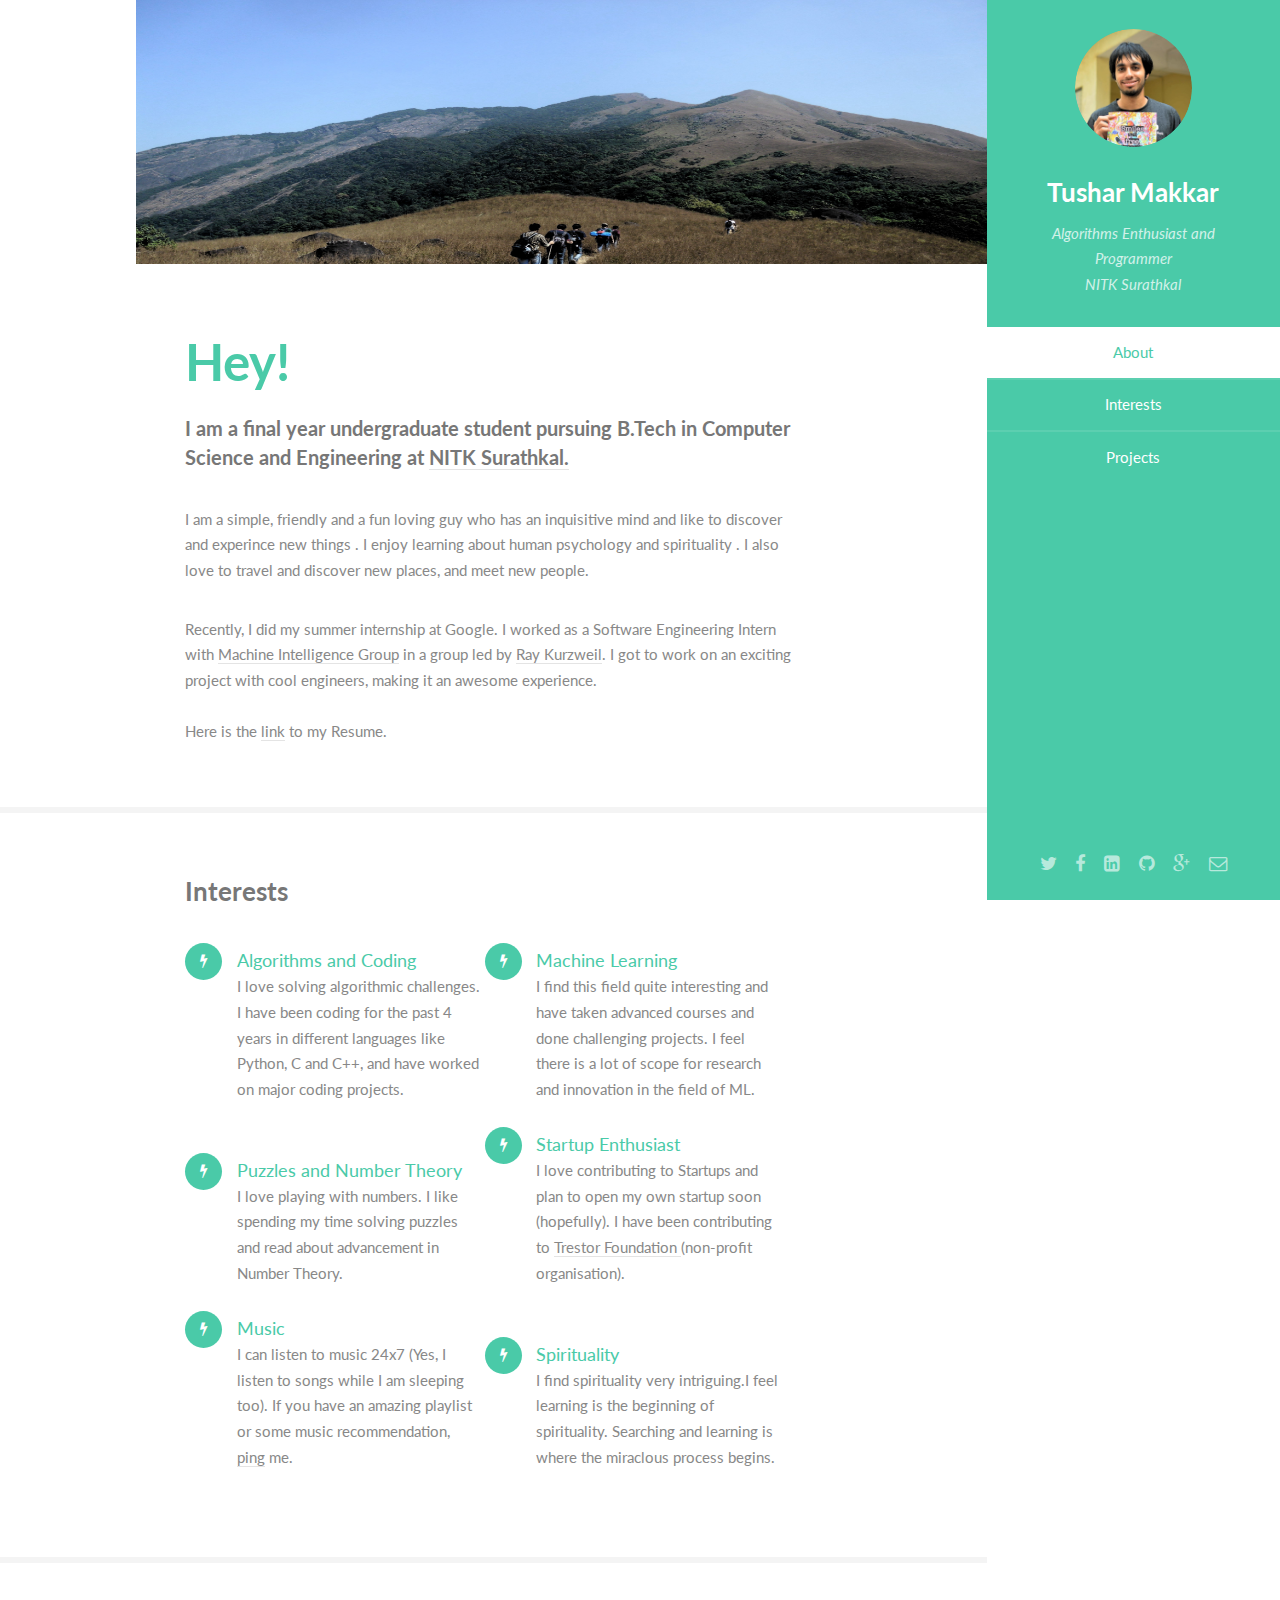
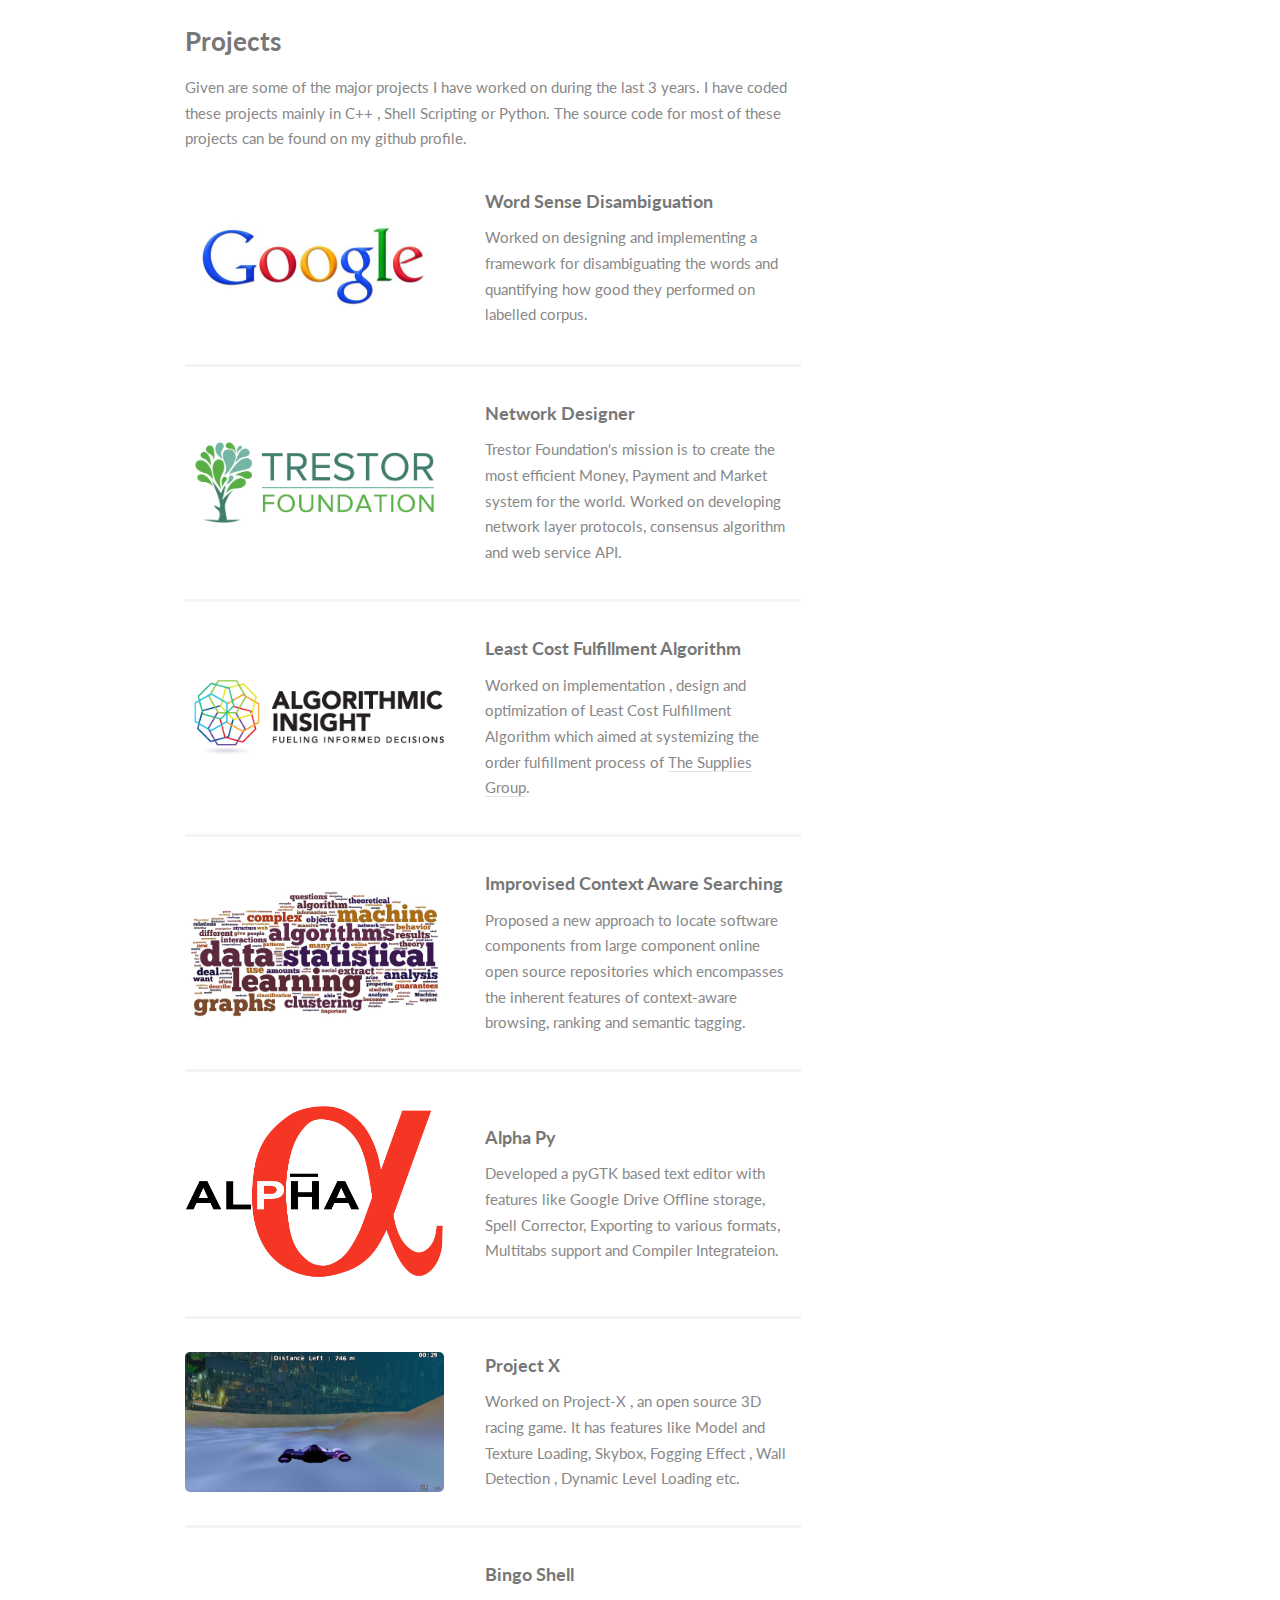
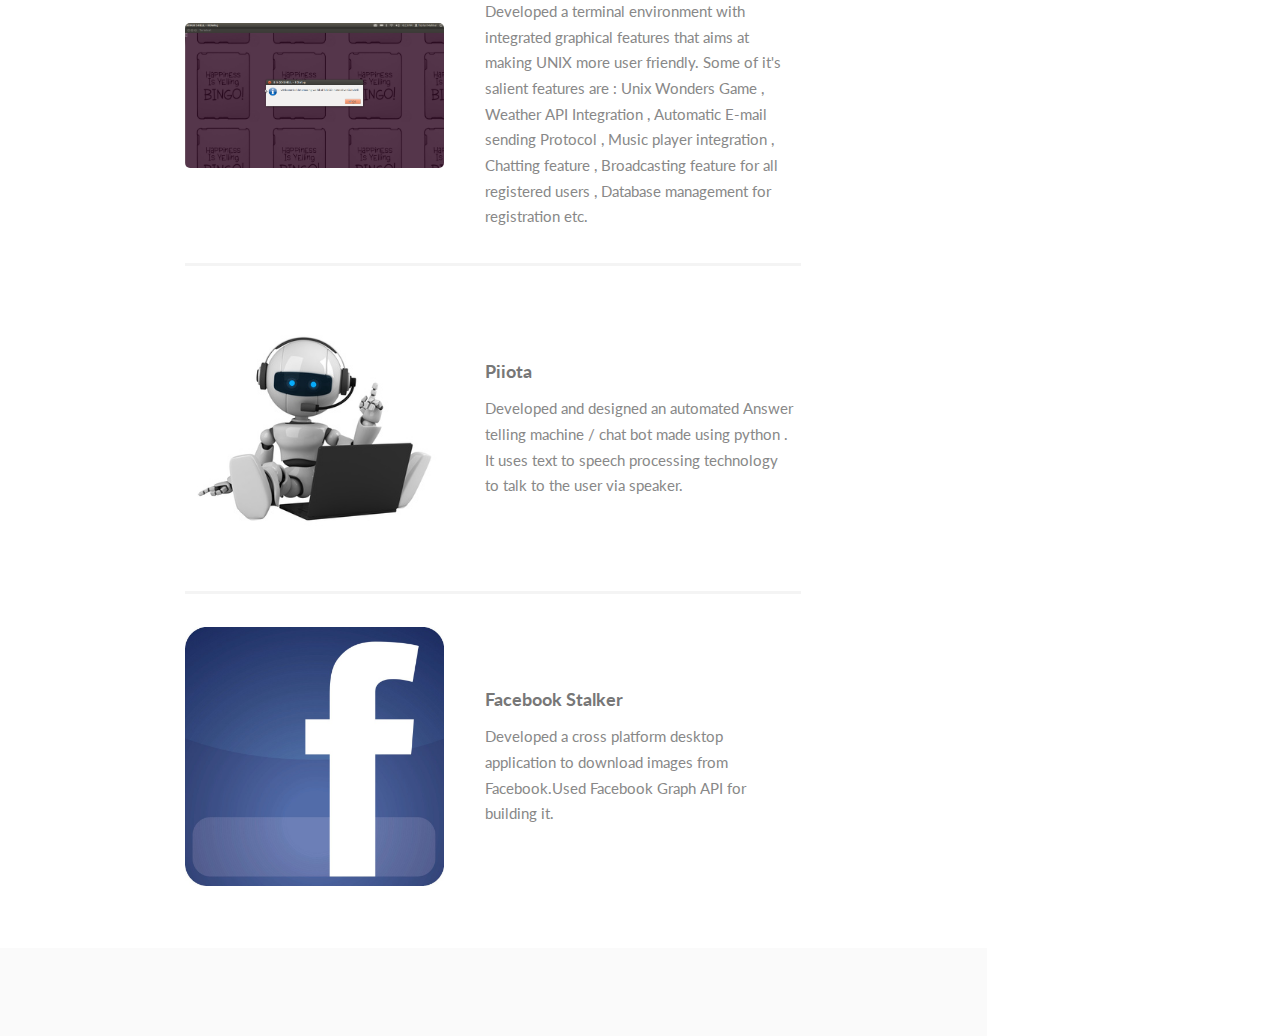
==== index.html @ 308187d5 "music added" ====
<!DOCTYPE HTML>
<!--
	Read Only by HTML5 UP
	html5up.net | @n33co
	Free for personal and commercial use under the CCA 3.0 license (html5up.net/license)
-->
<html>
	<head>
		<title>Tushar Makkar</title>
		<meta http-equiv="content-type" content="text/html; charset=utf-8" />
		<meta name="description" content="" />
		<meta name="keywords" content="" />
		<!--[if lte IE 8]><script src="css/ie/html5shiv.js"></script><![endif]-->
		<script src="js/jquery.min.js"></script>
		<script src="js/jquery.scrollzer.min.js"></script>
		<script src="js/jquery.scrolly.min.js"></script>
		<script src="js/skel.min.js"></script>
		<script src="js/skel-layers.min.js"></script>
		<script src="js/init.js"></script>
		<noscript>
			<link rel="stylesheet" href="css/skel.css" />
			<link rel="stylesheet" href="css/style.css" />
			<link rel="stylesheet" href="css/style-xlarge.css" />
		</noscript>
		<!--[if lte IE 8]><link rel="stylesheet" href="css/ie/v8.css" /><![endif]-->
	</head>
	<body>
		<div id="wrapper">

			<!-- Header -->
				<section id="header" class="skel-layers-fixed">
					<header>
						<span class="image avatar"><img src="images/profile.jpg" alt="" /></span>
						<h1 id="logo"><a href="#">Tushar Makkar</a></h1>
						<p>Algorithms Enthusiast and Programmer<br />
						NITK Surathkal</p>
					</header>
					<nav id="nav">
						<ul>
							<li><a href="#one" class="active">About</a></li>
							<li><a href="#two">Interests</a></li>
							<li><a href="#three">Projects</a></li>
						<!--	<li><a href="#four">Contact</a></li> -->
						</ul>
					</nav>
					<footer>
						<ul class="icons">
							<li><a href="https://twitter.com/tusharmakkar08" target="_blank" class="icon fa-twitter"><span class="label">Twitter</span></a></li>
							<li><a href="https://www.facebook.com/tusharmakkar08" target="_blank" class="icon fa-facebook"><span class="label">Facebook</span></a></li>
							<li><a href="https://in.linkedin.com/in/tusharmakkar08" target="_blank" class="icon fa-linkedin-square"><span class="label">Linked In</span></a></li>
							<li><a href="https://github.com/tusharmakkar08/" target="_blank" class="icon fa-github"><span class="label">Github</span></a></li>
							<li><a href="https://plus.google.com/u/0/+TusharMakkar/" target="_blank" class="icon fa-google-plus"><span class="label">Google Plus</span></a></li>
							<li><a href="mailto:tusharmakkar08@gmail.com" target="_blank" class="icon fa-envelope-o"><span class="label">Email</span></a></li>
						</ul>
					</footer>
				</section>

			<!-- Main -->
				<div id="main">

					<!-- One -->
						<section id="one">
							<div class="container">
								<header class="major">
									<h2>Hey!</h2>
									<p>I am a final year undergraduate student pursuing B.Tech in Computer Science and Engineering at <a href= "http://nitk.ac.in/">NITK Surathkal.</a></p>
								</header>
								<p> I am a simple, friendly and a fun loving guy who has an inquisitive mind and like to discover and experince new things . I enjoy learning about human psychology and spirituality . I also love to travel and discover new places, and meet new people.</p>
Recently, I did my summer internship at Google. I worked as a Software Engineering Intern with <a href= "http://research.google.com/pubs/ArtificialIntelligenceandMachineLearning.html">Machine Intelligence Group</a> in a group led by <a href= "http://en.wikipedia.org/wiki/Ray_Kurzweil">Ray Kurzweil</a>. I got to work on an exciting project with cool engineers, making it an awesome experience. 
<p><br/>
Here is the <a href = 'Resume.pdf'>link</a> to my Resume.</p>
							</div>
						</section>
						
					<!-- Two -->
						<section id="two">
							<div class="container">
								<h3>Interests</h3>
								<p></p>
								<ul class="feature-icons">
									<li class="fa-bolt"> <div class='interest'>Algorithms and Coding</div> I love solving algorithmic challenges. I have been coding for the past 4 years in different languages like Python, C and C++, and have worked on major coding projects.</li>
									<li class="fa-bolt"> <div class='interest'>Machine Learning</div> I find this field quite interesting and have taken advanced courses and done challenging projects. I feel there is a lot of scope for research and innovation in the field of ML.</li>
									<li class="fa-bolt"> <div class='interest'>Puzzles and Number Theory </div> I love playing with numbers. I like spending my time solving puzzles and read about advancement in Number Theory. </li>
									<li class="fa-bolt"> <div class='interest'>Startup Enthusiast</div> I love contributing to Startups and plan to open my own startup soon (hopefully). I have been contributing to <a href = "trestor.org">Trestor Foundation </a> (non-profit organisation).</li>
									<li class="fa-bolt"> <div class='interest'>Music</div> I can listen to music 24x7 (Yes, I listen to songs while I am sleeping too). If you have an amazing playlist or some music recommendation, <a href = "mailto:tusharmakkar08@gmail.com">ping</a> me.</li>
									<li class="fa-bolt"> <div class='interest'>Spirituality</div>I find spirituality very intriguing.I feel learning is the beginning of spirituality. Searching and learning is where the miraclous process begins.</li>
								</ul>
							</div>
						</section>
						
					<!-- Three -->
						<section id="three">
							<div class="container">
								<h3>Projects</h3>
								<p>Given are some of the major projects I have worked on during the last 3 years. I have coded these projects mainly in C++ , Shell Scripting or Python. The source code for most of these projects can be found on my github profile. </p>
								<div class="features">
									<article>
										<a href="#" class="image"><img src="images/google.jpg" alt="" /></a>
										<div class="inner">
											<h4><a href= "http://en.wikipedia.org/wiki/Word-sense_disambiguation">Word Sense Disambiguation</a></h4>
											<p> Worked on designing and implementing a framework for disambiguating the words and quantifying how good they 
											performed on labelled corpus.</p>
										</div>
									</article>
									<article>
										<a href="#" class="image"><img src="images/trestor.png" alt="" /></a>
										<div class="inner">
											<h4><a href="https://trestor.org">Network Designer</a></h4>
											<p>Trestor Foundation's mission is to create the most efficient Money, Payment and Market system for the world. Worked on developing network layer protocols, consensus algorithm and web service API.</p>
										</div>
									</article>
									<article>
										<a href="#" class="image"><img src="images/ai.png" alt="" /></a>
										<div class="inner">
											<h4><a href="https://algorithmicinsight.com">Least Cost Fulfillment Algorithm</a></h4>
											<p>Worked on implementation , design and optimization of Least Cost Fulfillment Algorithm which aimed at systemizing the order fulfillment process of <a href="http://www.suppliesguys.com/">The Supplies Group</a>.</p>
										</div>
									</article>
									<article>
										<a href="#" class="image"><img src="images/context.jpg" alt="" /></a>
										<div class="inner">
											<h4>Improvised Context Aware Searching</h4>
											<p>Proposed a new approach to locate software components from large component online open source repositories which encompasses the inherent features of context-aware browsing, ranking and semantic tagging.</p>
										</div>
									</article>
									<article>
										<a href="#" class="image"><img src="images/editor.png" alt="" /></a>
										<div class="inner">
											<h4><a href= "https://github.com/tusharmakkar08/AlphaPy">Alpha Py</a></h4>
											<p>Developed a pyGTK based text editor with features like Google Drive Offline storage, Spell Corrector, Exporting to various formats, Multitabs support and  Compiler Integrateion. </p>
										</div>
									</article>
									
									<article>
										<a href="#" class="image"><img src="images/projectx.png" alt="" /></a>
										<div class="inner">
											<h4><a href="https://github.com/tusharmakkar08/Project-X">Project X</a></h4>
											<p>Worked on Project-X , an open source 3D racing game. It has features like Model and Texture Loading, Skybox, Fogging Effect , Wall Detection , Dynamic Level Loading etc.</p>
										</div>
									</article>
									<article>
										<a href="#" class="image"><img src="images/bingo.png" alt="" /></a>
										<div class="inner">
											<h4><a href= "https://github.com/tusharmakkar08/Bingo-Shell">Bingo Shell</a></h4>
											<p> Developed a terminal environment with integrated graphical features that aims at making UNIX more user friendly. Some of it's salient features are : Unix Wonders Game , Weather API Integration , Automatic E-mail sending Protocol , Music player integration , Chatting feature , Broadcasting feature for all registered users , Database management for registration etc.</article>
										<article>
										<a href="#" class="image"><img src="images/chatbot.jpg" alt="" /></a>
										<div class="inner">
											<h4><a href="https://github.com/tusharmakkar08/piiota">Piiota</a></h4>
											<p>Developed and designed an automated Answer telling machine / chat bot made using python . It uses text to speech processing technology to talk to the user via speaker.</article>
										<article>
										<a href="#" class="image"><img src="images/facebook.jpg" alt="" /></a>
										<div class="inner">
											<h4><a href="https://github.com/tusharmakkar08/Facebook-Stalker">Facebook Stalker</a></h4>
											<p> Developed a cross platform desktop application to download images from Facebook.Used Facebook Graph API for building it. </article>
								</div>
							</div>
						</section>
				</div>

			<!-- Footer -->
				<section id="footer">
					<div class="container">
						<!--<ul class="copyright">
							<li>&copy; Untitled. All rights reserved.</li><li>Design: <a href="http://html5up.net">HTML5 UP</a></li>
						</ul>-->
					</div>
				</section>
			
		</div>
	</body>
</html>
---- css/skel.css ----
/* Resets (http://meyerweb.com/eric/tools/css/reset/ | v2.0 | 20110126 | License: none (public domain)) */

	html,body,div,span,applet,object,iframe,h1,h2,h3,h4,h5,h6,p,blockquote,pre,a,abbr,acronym,address,big,cite,code,del,dfn,em,img,ins,kbd,q,s,samp,small,strike,strong,sub,sup,tt,var,b,u,i,center,dl,dt,dd,ol,ul,li,fieldset,form,label,legend,table,caption,tbody,tfoot,thead,tr,th,td,article,aside,canvas,details,embed,figure,figcaption,footer,header,hgroup,menu,nav,output,ruby,section,summary,time,mark,audio,video{margin:0;padding:0;border:0;font-size:100%;font:inherit;vertical-align:baseline;}article,aside,details,figcaption,figure,footer,header,hgroup,menu,nav,section{display:block;}body{line-height:1;}ol,ul{list-style:none;}blockquote,q{quotes:none;}blockquote:before,blockquote:after,q:before,q:after{content:'';content:none;}table{border-collapse:collapse;border-spacing:0;}body{-webkit-text-size-adjust:none}

/* Box Model */

	*, *:before, *:after {
		-moz-box-sizing: border-box;
		-webkit-box-sizing: border-box;
		box-sizing: border-box;
	}

/* Container */

	body {
		/* min-width: (containers) */
		min-width: 45em;
	}

	.container {
		margin-left: auto;
		margin-right: auto;
		
		/* width: (containers) */
		width: 45em;
	}

	/* Modifiers */
	
		.container.small {
			/* width: (containers) * 0.75; */
			width: 45em;
		}

		.container.large {
			width: 100%;

			/* max-width: (containers) * 1.25; */
			max-width: 56.25em;

			/* min-width: (containers); */
			min-width: 45em;
		}

/* Grid */

	.\31 2u { width: 100% }
	.\31 1u { width: 91.6666666667% }
	.\31 0u { width: 83.3333333333% }
	.\39 u { width: 75% }
	.\38 u { width: 66.6666666667% }
	.\37 u { width: 58.3333333333% }
	.\36 u { width: 50% }
	.\35 u { width: 41.6666666667% }
	.\34 u { width: 33.3333333333% }
	.\33 u { width: 25% }
	.\32 u { width: 16.6666666667% }
	.\31 u { width: 8.3333333333% }
	.\-11u { margin-left: 91.6666666667% }
	.\-10u { margin-left: 83.3333333333% }
	.\-9u { margin-left: 75% }
	.\-8u { margin-left: 66.6666666667% }
	.\-7u { margin-left: 58.3333333333% }
	.\-6u { margin-left: 50% }
	.\-5u { margin-left: 41.6666666667% }
	.\-4u { margin-left: 33.3333333333% }
	.\-3u { margin-left: 25% }
	.\-2u { margin-left: 16.6666666667% }
	.\-1u { margin-left: 8.3333333333% }

	/* Rows */

		.row > * {
			float: left;
		}

		.row:after {
			content: '';
			display: block;
			clear: both;
			height: 0;
		}

		.row:first-child > * {
			padding-top: 0 !important;
		}

		.row.uniform > * > :first-child {
			margin-top: 0;
		}

		.row.uniform > * > :last-child {
			margin-bottom: 0;
		}

		/* Normal */

			.row > * {
				/* padding-left: (gutters.vertical) */
				padding-left: 2em;
			}

			.row + .row > * {
				/* padding: (gutters.horizontal) 0 0 (gutters.vertical) */
				padding: 0 0 0 2em;
			}

			.row {
				/* margin-left: -(gutters.vertical) */
				margin-left: -2em;
			}

			.row + .row.uniform > * {
				/* padding: (gutters.vertical) 0 0 (gutters.vertical) */
				padding: 2em 0 0 2em;
			}

		/* Flush */

			.row.flush > * {
				padding-left: 0;
			}

			.row + .row.flush > * {
				padding: 0;
			}

			.row.flush {
				margin-left: 0;
			}

			.row + .row.uniform.flush > * {
				padding: 0;
			}

		/* Quarter */

			.row.quarter > * {
				/* padding-left: (gutters.vertical * 0.25) */
				padding-left: 0.5em;
			}

			.row + .row.quarter > * {
				/* padding: (gutters.horizontal * 0.25) 0 0 (gutters.vertical * 0.25) */
				padding: 0 0 0 0.5em;
			}

			.row.quarter {
				/* margin-left: -(gutters.vertical * 0.25) */
				margin-left: -0.5em;
			}

			.row + .row.uniform.quarter > * {
				/* padding: (gutters.vertical * 0.25) 0 0 (gutters.vertical * 0.25) */
				padding: 0.5em 0 0 0.5em;
			}

		/* Half */

			.row.half > * {
				/* padding-left: (gutters.vertical * 0.5) */
				padding-left: 1em;
			}

			.row + .row.half > * {
				/* padding: (gutters.horizontal * 0.5) 0 0 (gutters.vertical * 0.5) */
				padding: 0 0 0 1em;
			}

			.row.half {
				/* margin-left: -(gutters.vertical * 0.5) */
				margin-left: -1em;
			}

			.row + .row.uniform.half > * {
				/* padding: (gutters.vertical * 0.5) 0 0 (gutters.vertical * 0.5) */
				padding: 1em 0 0 1em;
			}

		/* One and (a) Half */

			.row.oneandhalf > * {
				/* padding-left: (gutters.vertical * 1.5) */
				padding-left: 3em;
			}

			.row + .row.oneandhalf > * {
				/* padding: (gutters.horizontal * 1.5) 0 0 (gutters.vertical * 1.5) */
				padding: 0 0 0 3em;
			}

			.row.oneandhalf {
				/* margin-left: -(gutters.vertical * 1.5) */
				margin-left: -3em;
			}

			.row + .row.uniform.oneandhalf > * {
				/* padding: (gutters.vertical * 1.5) 0 0 (gutters.vertical * 1.5) */
				padding: 3em 0 0 3em;
			}

		/* Double */

			.row.double > * {
				/* padding-left: (gutters.vertical * 2) */
				padding-left: 4em;
			}

			.row + .row.double > * {
				/* padding: (gutters.horizontal * 2) 0 0 (gutters.vertical * 2) */
				padding: 0 0 0 4em;
			}

			.row.double {
				/* margin-left: -(gutters.vertical * 2) */
				margin-left: -4em;
			}

			.row + .row.uniform.double > * {
				/* padding: (gutters.vertical * 2) 0 0 (gutters.vertical * 2) */
				padding: 4em 0 0 4em;
			}
---- css/style.css ----
@charset "UTF-8";
@import url(font-awesome.min.css);
@import url("http://fonts.googleapis.com/css?family=Lato:400,400italic,700,700italic|Source+Code+Pro:400");

/*
	Read Only by HTML5 UP
	html5up.net | @n33co
	Free for personal and commercial use under the CCA 3.0 license (html5up.net/license)
*/

/* Basic */

	body {
		background: #fff;
	}

	body, input, select, textarea {
		color: #888;
		font-family: "Lato", sans-serif;
		font-size: 16pt;
		font-weight: 400;
		line-height: 1.75em;
	}

	a {
		-moz-transition: color 0.2s ease-in-out, border-color 0.2s ease-in-out;
		-webkit-transition: color 0.2s ease-in-out, border-color 0.2s ease-in-out;
		-o-transition: color 0.2s ease-in-out, border-color 0.2s ease-in-out;
		-ms-transition: color 0.2s ease-in-out, border-color 0.2s ease-in-out;
		transition: color 0.2s ease-in-out, border-color 0.2s ease-in-out;
		border-bottom: solid 1px #e4e4e4;
		color: inherit;
		text-decoration: none;
	}

		a:hover {
			border-bottom-color: transparent;
			color: #4acaa8 !important;
		}

	strong, b {
		color: #777;
		font-weight: 700;
	}

	em, i {
		font-style: italic;
	}

	p {
		margin: 0 0 2.25em 0;
	}

	h1, h2, h3, h4, h5, h6 {
		color: #777;
		font-weight: 700;
		line-height: 1em;
		margin: 0 0 0.5625em 0;
	}

		h1 a, h2 a, h3 a, h4 a, h5 a, h6 a {
			border: 0;
			color: inherit;
			text-decoration: none;
		}

	h2 {
		font-size: 2em;
		line-height: 1.5em;
	}

	h3 {
		font-size: 1.75em;
		line-height: 1.5em;
	}

	h4 {
		font-size: 1.25em;
		line-height: 1.5em;
	}

	h5 {
		font-size: 0.9em;
		line-height: 1.5em;
	}

	h6 {
		font-size: 0.7em;
		line-height: 1.5em;
	}

	sub {
		font-size: 0.8em;
		position: relative;
		top: 0.5em;
	}

	sup {
		font-size: 0.8em;
		position: relative;
		top: -0.5em;
	}

	hr {
		border: 0;
		border-bottom: solid 2px #f4f4f4;
		margin: 2.25em 0;
	}

		hr.major {
			margin: 3.375em 0;
		}

	blockquote {
		border-left: solid 8px #e4e4e4;
		font-style: italic;
		margin: 0 0 2.25em 0;
		padding: 0.5em 0 0.5em 2em;
	}

	code {
		background: #555;
		border-radius: 5px;
		color: #fff;
		font-family: "Source Code Pro", monospace;
		font-size: 0.9em;
		margin: 0 0.25em;
		padding: 0.25em 0.65em;
	}

	pre {
		font-family: "Source Code Pro", monospace;
		font-size: 0.9em;
		margin: 0 0 2.25em 0;
	}

		pre code {
			-webkit-overflow-scrolling: touch;
			display: block;
			line-height: 1.5em;
			overflow-x: auto;
			padding: 1em 1.5em;
		}

	.align-left {
		text-align: left;
	}

	.align-center {
		text-align: center;
	}

	.align-right {
		text-align: right;
	}

/* Section/Article */

	section.special, article.special {
		text-align: center;
	}

	header p {
		color: #aaa;
		position: relative;
		margin: 0 0 1.6875em 0;
	}

	header h2 + p {
		font-size: 1.25em;
		margin-top: -0.5em;
		line-height: 1.5em;
	}

	header h3 + p {
		font-size: 1.1em;
		margin-top: -0.35em;
		line-height: 1.5em;
	}

	header h4 + p,
	header h5 + p,
	header h6 + p {
		font-size: 0.9em;
		margin-top: -0.25em;
		line-height: 1.5em;
	}

	header.major h2 {
		color: #4acaa8;
		font-size: 3.5em;
	}

		header.major h2 + p {
			color: #777;
			font-size: 1.35em;
			font-weight: 700;
			margin-top: -0.75em;
		}

/* Form */

	form {
		margin: 0 0 2.25em 0;
	}

	label {
		color: #777;
		display: block;
		font-size: 0.9em;
		font-weight: 700;
		margin: 0 0 1.125em 0;
	}

	input::-moz-focus-inner {
		border: 0;
		padding: 0;
	}

	input[type="text"],
	input[type="password"],
	input[type="email"],
	select,
	textarea {
		-moz-appearance: none;
		-webkit-appearance: none;
		-o-appearance: none;
		-ms-appearance: none;
		appearance: none;
		border-radius: 5px;
		border: none;
		border: solid 2px #e4e4e4;
		color: inherit;
		display: block;
		outline: 0;
		padding: 0 1em;
		text-decoration: none;
		width: 100%;
	}

		input[type="text"]:invalid,
		input[type="password"]:invalid,
		input[type="email"]:invalid,
		select:invalid,
		textarea:invalid {
			box-shadow: none;
		}

		input[type="text"]:focus,
		input[type="password"]:focus,
		input[type="email"]:focus,
		select:focus,
		textarea:focus {
			border-color: #4acaa8;
		}

	.select-wrapper {
		text-decoration: none;
		display: block;
		position: relative;
	}

		.select-wrapper:before {
			content: "";
			-moz-osx-font-smoothing: grayscale;
			-webkit-font-smoothing: antialiased;
			font-family: FontAwesome;
			font-style: normal;
			font-weight: normal;
			text-transform: none !important;
		}

		.select-wrapper:before {
			color: #e4e4e4;
			display: block;
			height: 2.75em;
			line-height: 2.75em;
			pointer-events: none;
			position: absolute;
			right: 0;
			text-align: center;
			top: 0;
			width: 2.75em;
		}

		.select-wrapper select::-ms-expand {
			display: none;
		}

	input[type="text"],
	input[type="password"],
	input[type="email"],
	select {
		height: 2.75em;
	}

	textarea {
		padding: 0.75em 1em;
	}

	input[type="checkbox"],
	input[type="radio"] {
		-moz-appearance: none;
		-webkit-appearance: none;
		-o-appearance: none;
		-ms-appearance: none;
		appearance: none;
		display: block;
		float: left;
		margin-right: -2em;
		opacity: 0;
		width: 1em;
		z-index: -1;
	}

		input[type="checkbox"] + label,
		input[type="radio"] + label {
			text-decoration: none;
			color: #888;
			cursor: pointer;
			display: inline-block;
			font-size: 1em;
			font-weight: 400;
			padding-left: 2.4em;
			padding-right: 0.75em;
			position: relative;
		}

			input[type="checkbox"] + label:before,
			input[type="radio"] + label:before {
				-moz-osx-font-smoothing: grayscale;
				-webkit-font-smoothing: antialiased;
				font-family: FontAwesome;
				font-style: normal;
				font-weight: normal;
				text-transform: none !important;
			}

			input[type="checkbox"] + label:before,
			input[type="radio"] + label:before {
				background: #fafafa;
				border-radius: 5px;
				border: solid 2px #e4e4e4;
				content: '';
				display: inline-block;
				height: 1.65em;
				left: 0;
				line-height: 1.58125em;
				position: absolute;
				text-align: center;
				top: 0;
				width: 1.65em;
			}

		input[type="checkbox"]:checked + label:before,
		input[type="radio"]:checked + label:before {
			background: #989898;
			border-color: #989898;
			color: #ffffff;
			content: '\f00c';
		}

		input[type="checkbox"]:focus + label:before,
		input[type="radio"]:focus + label:before {
			border-color: #4acaa8;
		}

	input[type="checkbox"] + label:before {
		border-radius: 5px;
	}

	input[type="radio"] + label:before {
		border-radius: 100%;
	}

	::-webkit-input-placeholder {
		color: #aaa !important;
		font-style: italic;
		opacity: 1.0;
	}

	:-moz-placeholder {
		color: #aaa !important;
		font-style: italic;
		opacity: 1.0;
	}

	::-moz-placeholder {
		color: #aaa !important;
		font-style: italic;
		opacity: 1.0;
	}

	:-ms-input-placeholder {
		color: #aaa !important;
		font-style: italic;
		opacity: 1.0;
	}

	.formerize-placeholder {
		color: #aaa !important;
		font-style: italic;
		opacity: 1.0;
	}

/* Box */

	.box {
		border-radius: 5px;
		border: solid 2px #e4e4e4;
		margin-bottom: 2.25em;
		padding: 1.5em;
	}

		.box > :last-child,
		.box > :last-child > :last-child,
		.box > :last-child > :last-child > :last-child {
			margin-bottom: 0;
		}

		.box.alt {
			border: 0;
			border-radius: 0;
			padding: 0;
		}

/* Icon */

	.icon {
		text-decoration: none;
		border-bottom: none;
		position: relative;
	}

		.icon:before {
			-moz-osx-font-smoothing: grayscale;
			-webkit-font-smoothing: antialiased;
			font-family: FontAwesome;
			font-style: normal;
			font-weight: normal;
			text-transform: none !important;
		}

		.icon > .label {
			display: none;
		}

/* Image */

	.image {
		border-radius: 5px;
		border: 0;
		display: inline-block;
		position: relative;
	}

		.image img {
			border-radius: 5px;
			display: block;
		}

		.image.left {
			float: left;
			margin: 0 2.5em 2em 0;
			top: 0.25em;
		}

		.image.right {
			float: right;
			margin: 0 0 2em 2.5em;
			top: 0.25em;
		}

		.image.fit {
			display: block;
			margin: 0 0 2.25em 0;
			width: 100%;
		}

			.image.fit img {
				display: block;
				width: 100%;
			}

		.image.avatar {
			border-radius: 100%;
			overflow: hidden;
		}

			.image.avatar img {
				border-radius: 100%;
				display: block;
				width: 100%;
			}

/* List */

	ol {
		list-style: decimal;
		margin: 0 0 2.25em 0;
		padding-left: 1.25em;
	}

		ol li {
			padding-left: 0.25em;
		}

	ul {
		list-style: disc;
		margin: 0 0 2.25em 0;
		padding-left: 1em;
	}

		ul li {
			padding-left: 0.5em;
		}

		ul.alt {
			list-style: none;
			padding-left: 0;
		}

			ul.alt li {
				border-top: solid 2px #f4f4f4;
				padding: 0.5em 0;
			}

				ul.alt li:first-child {
					border-top: 0;
					padding-top: 0;
				}

		ul.feature-icons {
			list-style: none;
			padding-left: 0;
		}

			ul.feature-icons li {
				text-decoration: none;
				display: inline-block;
				margin: 0 0 1.6875em 0;
				padding: 0.35em 0 0 3.5em;
				position: relative;
				width: 48%;
			}

				ul.feature-icons li:before {
					-moz-osx-font-smoothing: grayscale;
					-webkit-font-smoothing: antialiased;
					font-family: FontAwesome;
					font-style: normal;
					font-weight: normal;
					text-transform: none !important;
				}

				ul.feature-icons li:before {
					background: #4acaa8;
					border-radius: 100%;
					color: #ffffff;
					display: block;
					height: 2.5em;
					left: 0;
					line-height: 2.5em;
					position: absolute;
					text-align: center;
					top: 0;
					width: 2.5em;
				}

		ul.icons {
			cursor: default;
			list-style: none;
			padding-left: 0;
		}

			ul.icons li {
				display: inline-block;
				padding: 0 1em 0 0;
			}

				ul.icons li:last-child {
					padding-right: 0 !important;
				}

				ul.icons li .icon:before {
					font-size: 1.25em;
				}

		ul.actions {
			cursor: default;
			list-style: none;
			padding-left: 0;
		}

			ul.actions li {
				display: inline-block;
				padding: 0 1.125em 0 0;
				vertical-align: middle;
			}

				ul.actions li:last-child {
					padding-right: 0;
				}

			ul.actions.small li {
				padding: 0 0.5625em 0 0;
			}

			ul.actions.vertical li {
				display: block;
				padding: 1.125em 0 0 0;
			}

				ul.actions.vertical li:first-child {
					padding-top: 0;
				}

				ul.actions.vertical li > * {
					margin-bottom: 0;
				}

			ul.actions.vertical.small li {
				padding: 0.5625em 0 0 0;
			}

				ul.actions.vertical.small li:first-child {
					padding-top: 0;
				}

			ul.actions.fit {
				display: table;
				margin-left: -1.125em;
				padding: 0;
				table-layout: fixed;
				width: calc(100% + 1.125em);
			}

				ul.actions.fit li {
					display: table-cell;
					padding: 0 0 0 1.125em;
				}

					ul.actions.fit li > * {
						margin-bottom: 0;
					}

				ul.actions.fit.small {
					margin-left: -0.5625em;
					width: calc(100% + 0.5625em);
				}

					ul.actions.fit.small li {
						padding: 0 0 0 0.5625em;
					}

	dl {
		margin: 0 0 2.25em 0;
	}

/* Table */

	.table-wrapper {
		-webkit-overflow-scrolling: touch;
		overflow-x: auto;
	}

	table {
		margin: 0 0 2.25em 0;
		width: 100%;
	}

		table tbody tr {
			border: solid 2px #f4f4f4;
			border-left: 0;
			border-right: 0;
		}

			table tbody tr:nth-child(2n + 1) {
				background-color: #fafafa;
			}

		table td {
			padding: 0.75em 0.75em;
		}

		table th {
			color: #777;
			font-size: 0.9em;
			font-weight: 700;
			padding: 0 0.75em 0.75em 0.75em;
			text-align: left;
		}

		table thead {
			border-bottom: solid 4px #e4e4e4;
		}

		table tfoot {
			border-top: solid 4px #e4e4e4;
		}

		table.alt {
			border-collapse: separate;
		}

			table.alt tbody tr td {
				border: solid 2px #e4e4e4;
				border-left-width: 0;
				border-top-width: 0;
			}

				table.alt tbody tr td:first-child {
					border-left-width: 2px;
				}

			table.alt tbody tr:first-child td {
				border-top-width: 2px;
			}

			table.alt thead {
				border-bottom: 0;
			}

			table.alt tfoot {
				border-top: 0;
			}

/* Button */

	input[type="submit"],
	input[type="reset"],
	input[type="button"],
	.button {
		-moz-appearance: none;
		-webkit-appearance: none;
		-o-appearance: none;
		-ms-appearance: none;
		appearance: none;
		-moz-transition: background-color 0.2s ease-in-out, color 0.2s ease-in-out;
		-webkit-transition: background-color 0.2s ease-in-out, color 0.2s ease-in-out;
		-o-transition: background-color 0.2s ease-in-out, color 0.2s ease-in-out;
		-ms-transition: background-color 0.2s ease-in-out, color 0.2s ease-in-out;
		transition: background-color 0.2s ease-in-out, color 0.2s ease-in-out;
		background-color: #989898;
		border-radius: 5px;
		border: 0;
		color: #ffffff !important;
		cursor: pointer;
		display: inline-block;
		font-weight: 700;
		height: 2.75em;
		line-height: 2.75em;
		padding: 0 1.5em;
		text-align: center;
		text-decoration: none;
		white-space: nowrap;
	}

		input[type="submit"]:hover,
		input[type="reset"]:hover,
		input[type="button"]:hover,
		.button:hover {
			background-color: #a5a5a5;
			color: #ffffff !important;
		}

		input[type="submit"]:active,
		input[type="reset"]:active,
		input[type="button"]:active,
		.button:active {
			background-color: #8b8b8b;
		}

		input[type="submit"].icon,
		input[type="reset"].icon,
		input[type="button"].icon,
		.button.icon {
			padding-left: 1.35em;
		}

			input[type="submit"].icon:before,
			input[type="reset"].icon:before,
			input[type="button"].icon:before,
			.button.icon:before {
				margin-right: 0.5em;
			}

		input[type="submit"].fit,
		input[type="reset"].fit,
		input[type="button"].fit,
		.button.fit {
			display: block;
			margin: 0 0 1.125em 0;
			width: 100%;
		}

		input[type="submit"].small,
		input[type="reset"].small,
		input[type="button"].small,
		.button.small {
			font-size: 0.8em;
		}

		input[type="submit"].big,
		input[type="reset"].big,
		input[type="button"].big,
		.button.big {
			font-size: 1.35em;
		}

		input[type="submit"].alt,
		input[type="reset"].alt,
		input[type="button"].alt,
		.button.alt {
			background-color: transparent;
			box-shadow: inset 0 0 0 2px #e4e4e4;
			color: #777 !important;
		}

			input[type="submit"].alt:hover,
			input[type="reset"].alt:hover,
			input[type="button"].alt:hover,
			.button.alt:hover {
				background-color: #f4f4f4;
				color: #777 !important;
			}

			input[type="submit"].alt:active,
			input[type="reset"].alt:active,
			input[type="button"].alt:active,
			.button.alt:active {
				background-color: #eaeaea;
			}

			input[type="submit"].alt.icon:before,
			input[type="reset"].alt.icon:before,
			input[type="button"].alt.icon:before,
			.button.alt.icon:before {
				color: #aaa;
			}

		input[type="submit"].special,
		input[type="reset"].special,
		input[type="button"].special,
		.button.special {
			background-color: #4acaa8;
			color: #ffffff !important;
		}

			input[type="submit"].special:hover,
			input[type="reset"].special:hover,
			input[type="button"].special:hover,
			.button.special:hover {
				background-color: #5ed0b1;
			}

			input[type="submit"].special:active,
			input[type="reset"].special:active,
			input[type="button"].special:active,
			.button.special:active {
				background-color: #39c29d;
			}

		input[type="submit"].disabled, input[type="submit"]:disabled,
		input[type="reset"].disabled,
		input[type="reset"]:disabled,
		input[type="button"].disabled,
		input[type="button"]:disabled,
		.button.disabled,
		.button:disabled {
			background-color: #888 !important;
			box-shadow: inset 0 -0.15em 0 0 rgba(0, 0, 0, 0.15);
			color: #fff !important;
			cursor: default;
			opacity: 0.25;
		}

/* Features */

	.features article {
		border-top: solid 3px #f4f4f4;
		margin-bottom: 2.25em;
		padding-top: 2.25em;
	}

		.features article:first-child {
			border-top: 0;
			padding-top: 0;
		}

		.features article .image {
			display: inline-block;
			padding-right: 2.5em;
			vertical-align: middle;
			width: 48%;
		}

			.features article .image img {
				display: block;
				width: 100%;
			}

		.features article .inner {
			display: inline-block;
			vertical-align: middle;
			width: 50%;
		}

			.features article .inner > :last-child {
				margin-bottom: 0;
			}

/* Header */

	#header {
		background: #4acaa8;
		color: #d1f1e9;
		height: 100%;
		position: fixed;
		text-align: center;
		top: 0;
		width: 23em;
		right: 0;
	}

		#header h1, #header h2, #header h3, #header h4, #header h5, #header h6 {
			color: #ffffff;
		}

			#header h1 a, #header h2 a, #header h3 a, #header h4 a, #header h5 a, #header h6 a {
				color: #ffffff;
			}

		#header header p {
			color: #b6e9dc;
		}

		#header a {
			color: #d1f1e9;
		}

			#header a:hover {
				color: #ffffff !important;
			}

		#header > header {
			padding: 3em;
		}

			#header > header .avatar {
				display: block;
				margin: 0 auto 2.25em auto;
				width: 8em;
			}

			#header > header h1 {
				font-size: 1.75em;
				margin: 0;
			}

			#header > header p {
				color: #d1f1e9;
				font-style: italic;
				margin: 1em 0 0 0;
			}

		#header > footer {
			bottom: 0;
			left: 0;
			padding: 2em;
			position: absolute;
			width: 100%;
		}

			#header > footer .icons {
				margin: 0;
			}

				#header > footer .icons li a {
					color: #b6e9dc;
				}

		#header > nav ul {
			list-style: none;
			margin: 0;
			padding: 0;
		}

			#header > nav ul li {
				border-top: solid 2px #5ccfb0;
				display: block;
				padding: 0;
			}

				#header > nav ul li a {
					-moz-transition: none;
					-webkit-transition: none;
					-o-transition: none;
					-ms-transition: none;
					transition: none;
					border: 0;
					color: #ffffff !important;
					display: block;
					padding: 0.85em 0;
					text-decoration: none;
				}

					#header > nav ul li a.active {
						background: #fff;
						color: #4acaa8 !important;
					}

				#header > nav ul li:first-child {
					border-top: 0;
				}

/* Wrapper */

	#wrapper {
		background: #fff;
		padding-right: 23em;
	}

/* Main */

	#main > section {
		border-top: solid 6px #f4f4f4;
	}

		#main > section > .container {
			padding: 6em 0 4em 0;
		}

		#main > section:first-child {
			border-top: 0;
		}

/* One */

	#one:before {
		background-image: url("../images/cover.jpg");
		background-position: top right;
		background-repeat: no-repeat;
		background-size: 58em 20em;
		content: '';
		display: block;
		height: 18em;
		width:100%;
	}

/* Footer */

	#footer {
		background: #fafafa;
		border-top: 0;
		color: #c0c0c0;
		overflow: hidden;
		padding: 4em 0 2em 0;
	}

		#footer .copyright {
			line-height: 1em;
			list-style: none;
			padding: 0;
		}

			#footer .copyright li {
				border-left: solid 1px #d4d4d4;
				display: inline-block;
				font-size: 0.8em;
				margin-left: 1em;
				padding-left: 1em;
			}

				#footer .copyright li:first-child {
					border-left: 0;
					margin-left: 0;
					padding-left: 0;
				}

				#footer .copyright li a {
					color: inherit;
				}


.interest{
		color: #4acaa8;
		font-size: 1.2em;
}
---- css/style-xlarge.css ----
/*
	Read Only by HTML5 UP
	html5up.net | @n33co
	Free for personal and commercial use under the CCA 3.0 license (html5up.net/license)
*/

/* Basic */

	body, input, select, textarea {
		font-size: 13pt;
	}

/* Header */

	#header {
		width: 21em;
	}

		#header > header {
			padding: 2em;
		}

		#header > footer {
			padding: 1.5em;
		}

/* Wrapper */

	#wrapper {
		padding-right: 21em;
	}

/* Main */

	#main > section > .container {
		padding: 4em 0 2em 0;
	}
---- css/ie/v8.css ----
/*
	Read Only by HTML5 UP
	html5up.net | @n33co
	Free for personal and commercial use under the CCA 3.0 license (html5up.net/license)
*/

/* Basic */

	code,
	input[type="text"],
	input[type="password"],
	input[type="email"],
	select,
	textarea,
	.box,
	.image,
	.image img,
	input[type="submit"],
	input[type="reset"],
	input[type="button"],
	.button {
		position: relative;
		-ms-behavior: url("css/ie/PIE.htc");
	}

/* Form */

	input[type="text"],
	input[type="password"],
	input[type="email"],
	select {
		line-height: 2.75em;
	}

	input[type="checkbox"],
	input[type="radio"] {
		-moz-appearance: normal;
		-webkit-appearance: normal;
		-o-appearance: normal;
		-ms-appearance: normal;
		appearance: normal;
	}

		input[type="checkbox"] + label,
		input[type="radio"] + label {
			padding: 0 0 0 1.5em;
		}

			input[type="checkbox"] + label:before,
			input[type="radio"] + label:before {
				display: none;
			}

/* Button */

	input[type="submit"].alt,
	input[type="reset"].alt,
	input[type="button"].alt,
	.button.alt {
		border: solid 2px #e4e4e4;
	}
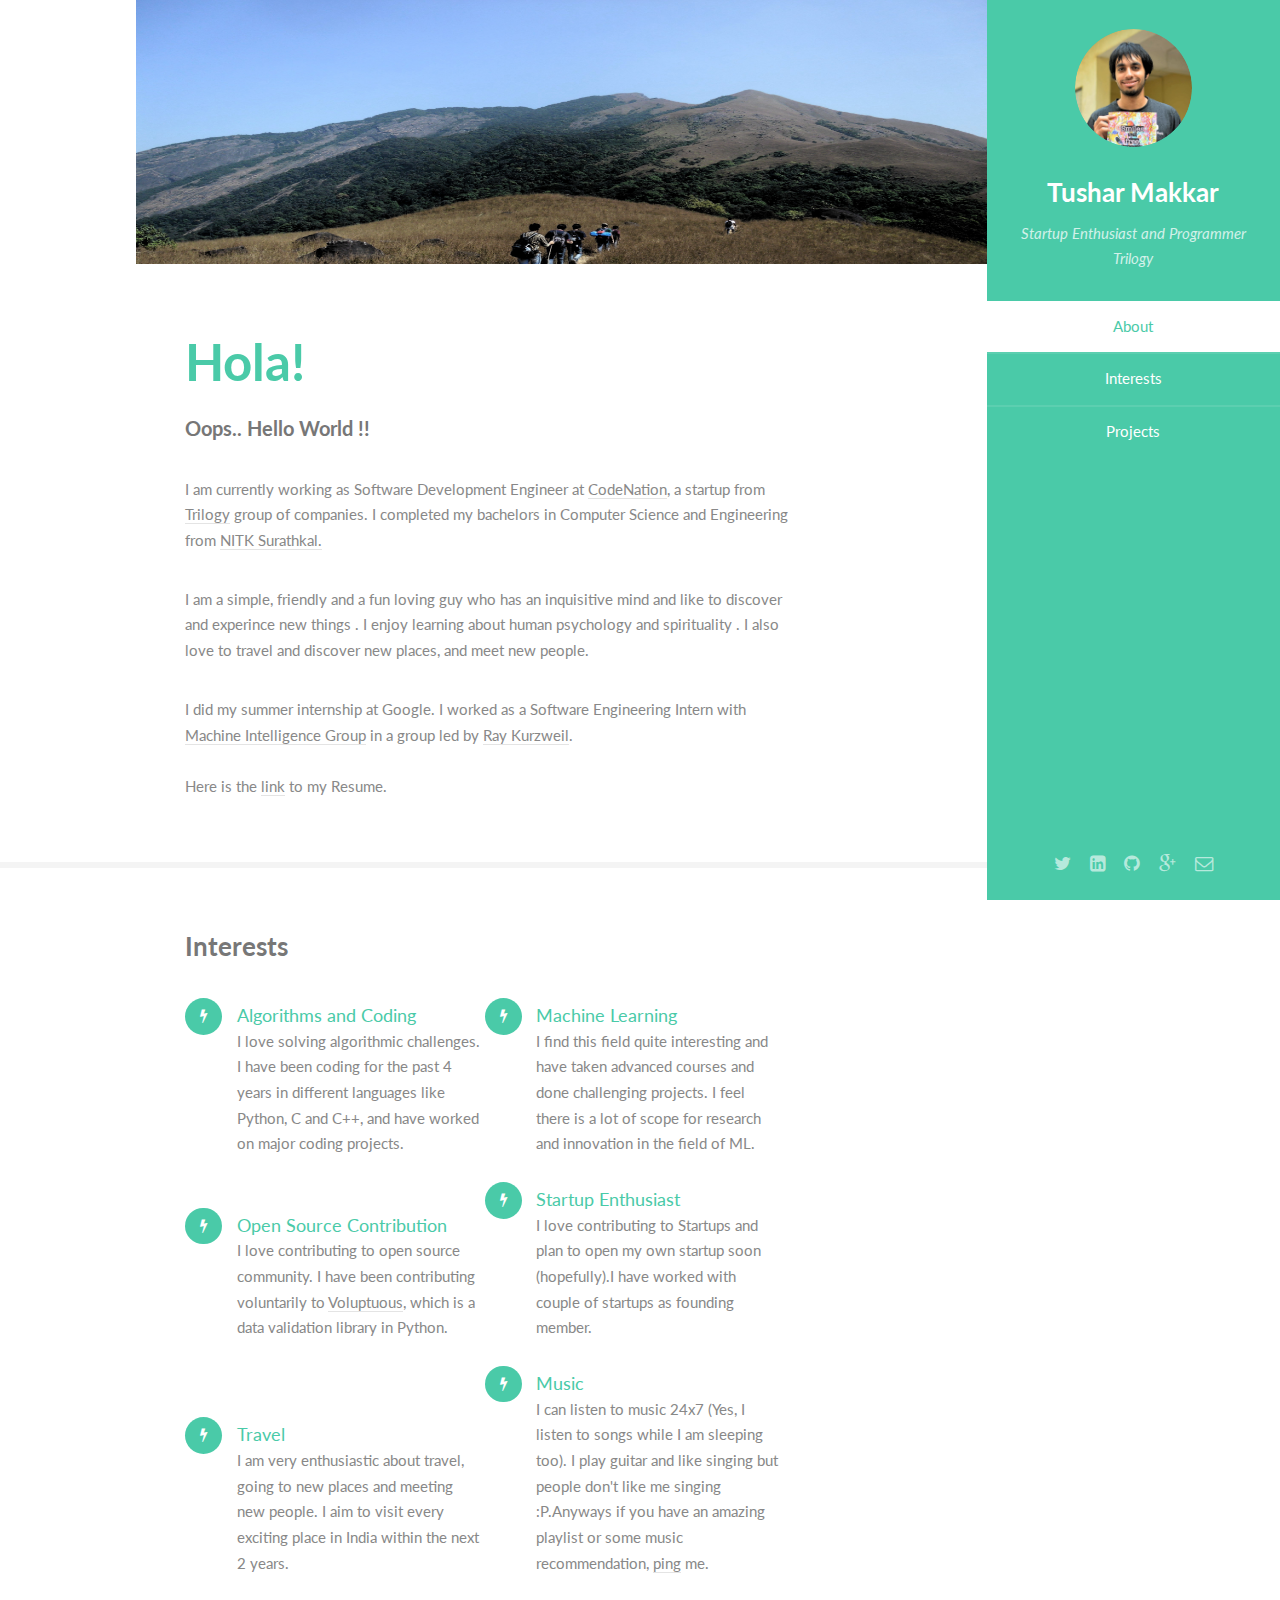
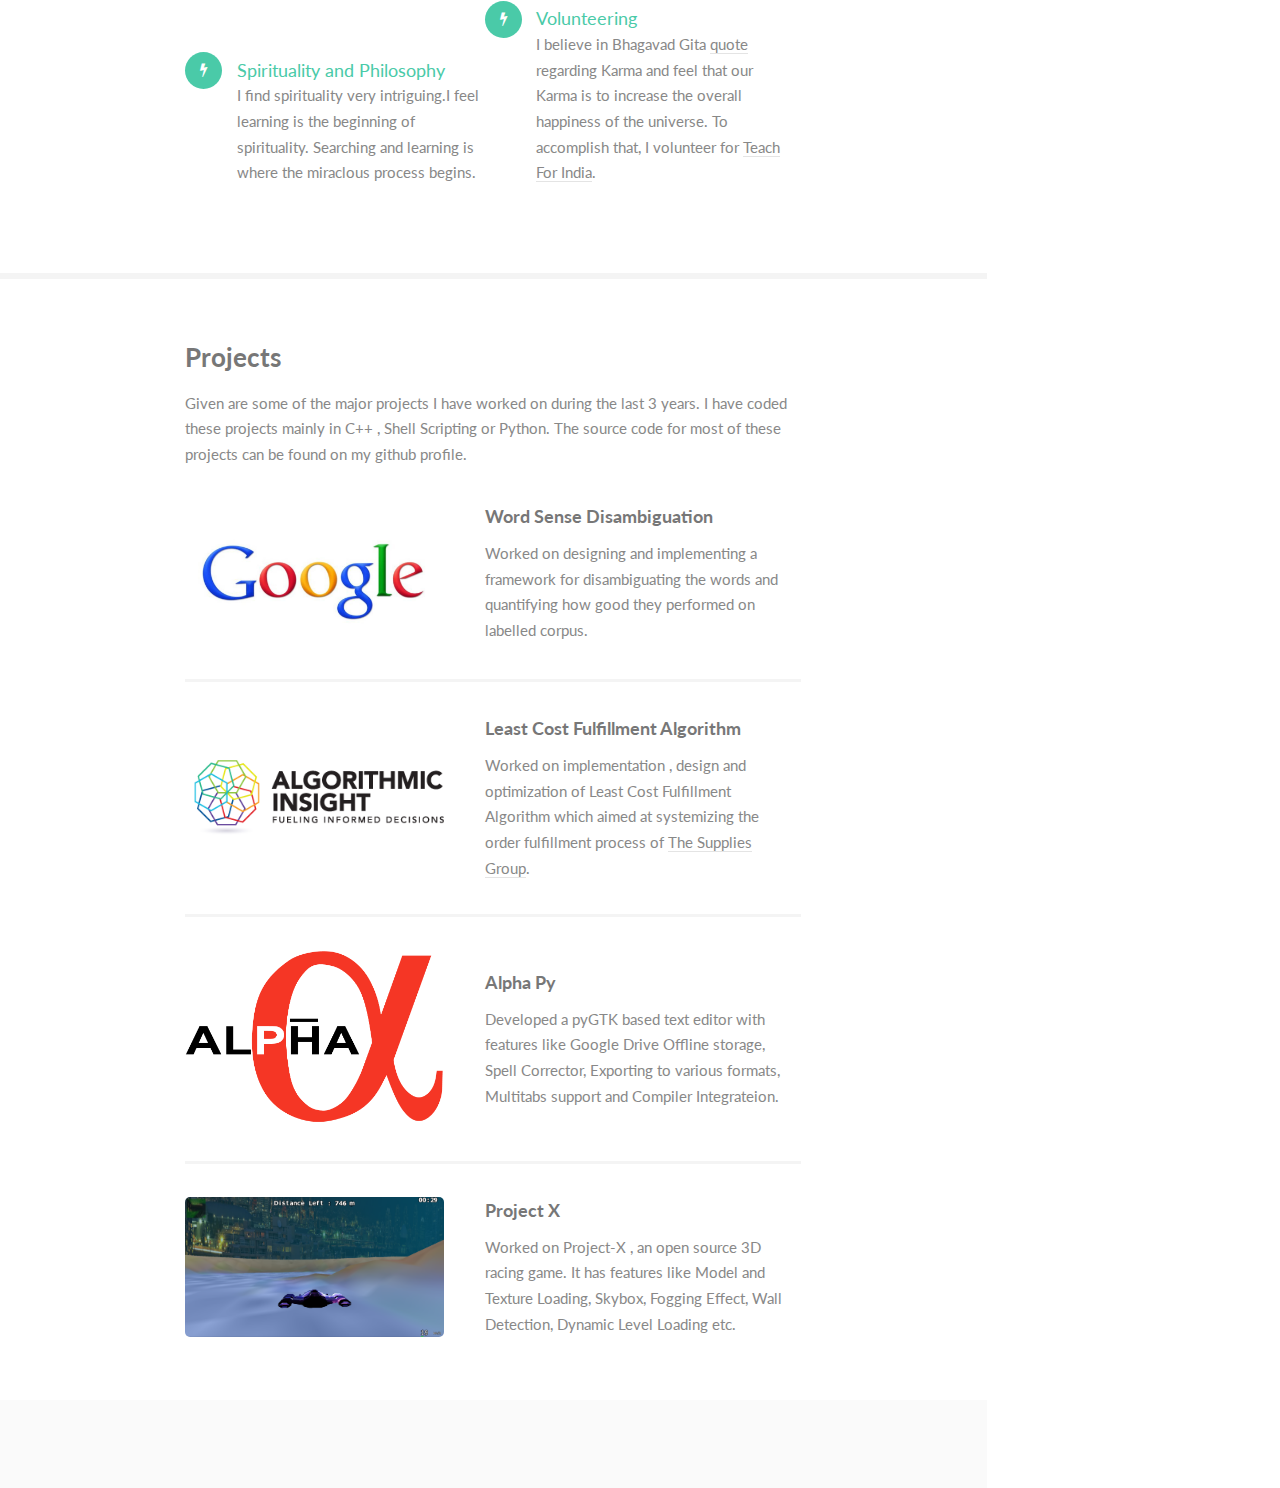
==== commit de7df7ad: "Updated interests" ====
--- a/index.html
+++ b/index.html
@@ -32,8 +32,8 @@
 					<header>
 						<span class="image avatar"><img src="images/profile.jpg" alt="" /></span>
 						<h1 id="logo"><a href="#">Tushar Makkar</a></h1>
-						<p>Algorithms Enthusiast and Programmer<br />
-						NITK Surathkal</p>
+						<p>Startup Enthusiast and Programmer<br />
+						Trilogy</p>
 					</header>
 					<nav id="nav">
 						<ul>
@@ -46,7 +46,7 @@
 					<footer>
 						<ul class="icons">
 							<li><a href="https://twitter.com/tusharmakkar08" target="_blank" class="icon fa-twitter"><span class="label">Twitter</span></a></li>
-							<li><a href="https://www.facebook.com/tusharmakkar08" target="_blank" class="icon fa-facebook"><span class="label">Facebook</span></a></li>
+							<!--<li><a href="https://www.facebook.com/tusharmakkar08" target="_blank" class="icon fa-facebook"><span class="label">Facebook</span></a></li>-->
 							<li><a href="https://in.linkedin.com/in/tusharmakkar08" target="_blank" class="icon fa-linkedin-square"><span class="label">Linked In</span></a></li>
 							<li><a href="https://github.com/tusharmakkar08/" target="_blank" class="icon fa-github"><span class="label">Github</span></a></li>
 							<li><a href="https://plus.google.com/u/0/+TusharMakkar/" target="_blank" class="icon fa-google-plus"><span class="label">Google Plus</span></a></li>
@@ -62,11 +62,12 @@
 						<section id="one">
 							<div class="container">
 								<header class="major">
-									<h2>Hey!</h2>
-									<p>I am a final year undergraduate student pursuing B.Tech in Computer Science and Engineering at <a href= "http://nitk.ac.in/">NITK Surathkal.</a></p>
+									<h2>Hola!</h2>
+									<p>Oops.. Hello World !!</p>
 								</header>
+								<p>I am currently working as Software Development Engineer at <a href="http://codenation.co.in/">CodeNation</a>, a startup from <a href="http://trilogy.com/">Trilogy</a> group of companies. I completed my bachelors in Computer Science and Engineering from <a href= "http://nitk.ac.in/">NITK Surathkal.</a></p>
 								<p> I am a simple, friendly and a fun loving guy who has an inquisitive mind and like to discover and experince new things . I enjoy learning about human psychology and spirituality . I also love to travel and discover new places, and meet new people.</p>
-Recently, I did my summer internship at Google. I worked as a Software Engineering Intern with <a href= "http://research.google.com/pubs/ArtificialIntelligenceandMachineLearning.html">Machine Intelligence Group</a> in a group led by <a href= "http://en.wikipedia.org/wiki/Ray_Kurzweil">Ray Kurzweil</a>. I got to work on an exciting project with cool engineers, making it an awesome experience. 
+I did my summer internship at Google. I worked as a Software Engineering Intern with <a href= "http://research.google.com/pubs/ArtificialIntelligenceandMachineLearning.html">Machine Intelligence Group</a> in a group led by <a href= "http://en.wikipedia.org/wiki/Ray_Kurzweil">Ray Kurzweil</a>.
 <p><br/>
 Here is the <a href = 'Resume.pdf'>link</a> to my Resume.</p>
 							</div>
@@ -80,10 +81,12 @@
 								<ul class="feature-icons">
 									<li class="fa-bolt"> <div class='interest'>Algorithms and Coding</div> I love solving algorithmic challenges. I have been coding for the past 4 years in different languages like Python, C and C++, and have worked on major coding projects.</li>
 									<li class="fa-bolt"> <div class='interest'>Machine Learning</div> I find this field quite interesting and have taken advanced courses and done challenging projects. I feel there is a lot of scope for research and innovation in the field of ML.</li>
-									<li class="fa-bolt"> <div class='interest'>Puzzles and Number Theory </div> I love playing with numbers. I like spending my time solving puzzles and read about advancement in Number Theory. </li>
-									<li class="fa-bolt"> <div class='interest'>Startup Enthusiast</div> I love contributing to Startups and plan to open my own startup soon (hopefully). I have been contributing to <a href = "trestor.org">Trestor Foundation </a> (non-profit organisation).</li>
-									<li class="fa-bolt"> <div class='interest'>Music</div> I can listen to music 24x7 (Yes, I listen to songs while I am sleeping too). If you have an amazing playlist or some music recommendation, <a href = "mailto:tusharmakkar08@gmail.com">ping</a> me.</li>
-									<li class="fa-bolt"> <div class='interest'>Spirituality</div>I find spirituality very intriguing.I feel learning is the beginning of spirituality. Searching and learning is where the miraclous process begins.</li>
+                                    <li class="fa-bolt"> <div class='interest'>Open Source Contribution</div>I love contributing to open source community. I have been contributing voluntarily to <a href="https://pypi.python.org/pypi/voluptuous">Voluptuous</a>, which is a data validation library in Python.</li>
+                                    <li class="fa-bolt"> <div class='interest'>Startup Enthusiast</div> I love contributing to Startups and plan to open my own startup soon (hopefully).I have worked with couple of startups as founding member.</li>
+									<li class="fa-bolt"> <div class='interest'>Travel </div> I am very enthusiastic about travel, going to new places and meeting new people. I aim to visit every exciting place in India within the next 2 years.</li>
+									<li class="fa-bolt"> <div class='interest'>Music</div> I can listen to music 24x7 (Yes, I listen to songs while I am sleeping too). I play guitar and like singing but people don't like me singing :P.Anyways if you have an amazing playlist or some music recommendation, <a href = "mailto:tusharmakkar08@gmail.com">ping</a> me.</li>
+									<li class="fa-bolt"> <div class='interest'>Spirituality and Philosophy</div>I find spirituality very intriguing.I feel learning is the beginning of spirituality. Searching and learning is where the miraclous process begins.</li>
+                                    <li class="fa-bolt"> <div class='interest'>Volunteering</div>I believe in Bhagavad Gita <a href="http://www.swamivivekanandaquotes.org/2014/05/bhagavad-gita-chapter-2-verse-47.html">quote</a> regarding Karma and feel that our Karma is to increase the overall happiness of the universe. To accomplish that, I volunteer for <a href="http://www.teachforindia.org/">Teach For India</a>.</li>
 								</ul>
 							</div>
 						</section>
@@ -103,24 +106,10 @@
 										</div>
 									</article>
 									<article>
-										<a href="#" class="image"><img src="images/trestor.png" alt="" /></a>
-										<div class="inner">
-											<h4><a href="https://trestor.org">Network Designer</a></h4>
-											<p>Trestor Foundation's mission is to create the most efficient Money, Payment and Market system for the world. Worked on developing network layer protocols, consensus algorithm and web service API.</p>
-										</div>
-									</article>
-									<article>
 										<a href="#" class="image"><img src="images/ai.png" alt="" /></a>
 										<div class="inner">
 											<h4><a href="https://algorithmicinsight.com">Least Cost Fulfillment Algorithm</a></h4>
 											<p>Worked on implementation , design and optimization of Least Cost Fulfillment Algorithm which aimed at systemizing the order fulfillment process of <a href="http://www.suppliesguys.com/">The Supplies Group</a>.</p>
-										</div>
-									</article>
-									<article>
-										<a href="#" class="image"><img src="images/context.jpg" alt="" /></a>
-										<div class="inner">
-											<h4>Improvised Context Aware Searching</h4>
-											<p>Proposed a new approach to locate software components from large component online open source repositories which encompasses the inherent features of context-aware browsing, ranking and semantic tagging.</p>
 										</div>
 									</article>
 									<article>
@@ -130,29 +119,13 @@
 											<p>Developed a pyGTK based text editor with features like Google Drive Offline storage, Spell Corrector, Exporting to various formats, Multitabs support and  Compiler Integrateion. </p>
 										</div>
 									</article>
-									
 									<article>
 										<a href="#" class="image"><img src="images/projectx.png" alt="" /></a>
 										<div class="inner">
 											<h4><a href="https://github.com/tusharmakkar08/Project-X">Project X</a></h4>
-											<p>Worked on Project-X , an open source 3D racing game. It has features like Model and Texture Loading, Skybox, Fogging Effect , Wall Detection , Dynamic Level Loading etc.</p>
+											<p>Worked on Project-X , an open source 3D racing game. It has features like Model and Texture Loading, Skybox, Fogging Effect, Wall Detection, Dynamic Level Loading etc.</p>
 										</div>
 									</article>
-									<article>
-										<a href="#" class="image"><img src="images/bingo.png" alt="" /></a>
-										<div class="inner">
-											<h4><a href= "https://github.com/tusharmakkar08/Bingo-Shell">Bingo Shell</a></h4>
-											<p> Developed a terminal environment with integrated graphical features that aims at making UNIX more user friendly. Some of it's salient features are : Unix Wonders Game , Weather API Integration , Automatic E-mail sending Protocol , Music player integration , Chatting feature , Broadcasting feature for all registered users , Database management for registration etc.</article>
-										<article>
-										<a href="#" class="image"><img src="images/chatbot.jpg" alt="" /></a>
-										<div class="inner">
-											<h4><a href="https://github.com/tusharmakkar08/piiota">Piiota</a></h4>
-											<p>Developed and designed an automated Answer telling machine / chat bot made using python . It uses text to speech processing technology to talk to the user via speaker.</article>
-										<article>
-										<a href="#" class="image"><img src="images/facebook.jpg" alt="" /></a>
-										<div class="inner">
-											<h4><a href="https://github.com/tusharmakkar08/Facebook-Stalker">Facebook Stalker</a></h4>
-											<p> Developed a cross platform desktop application to download images from Facebook.Used Facebook Graph API for building it. </article>
 								</div>
 							</div>
 						</section>
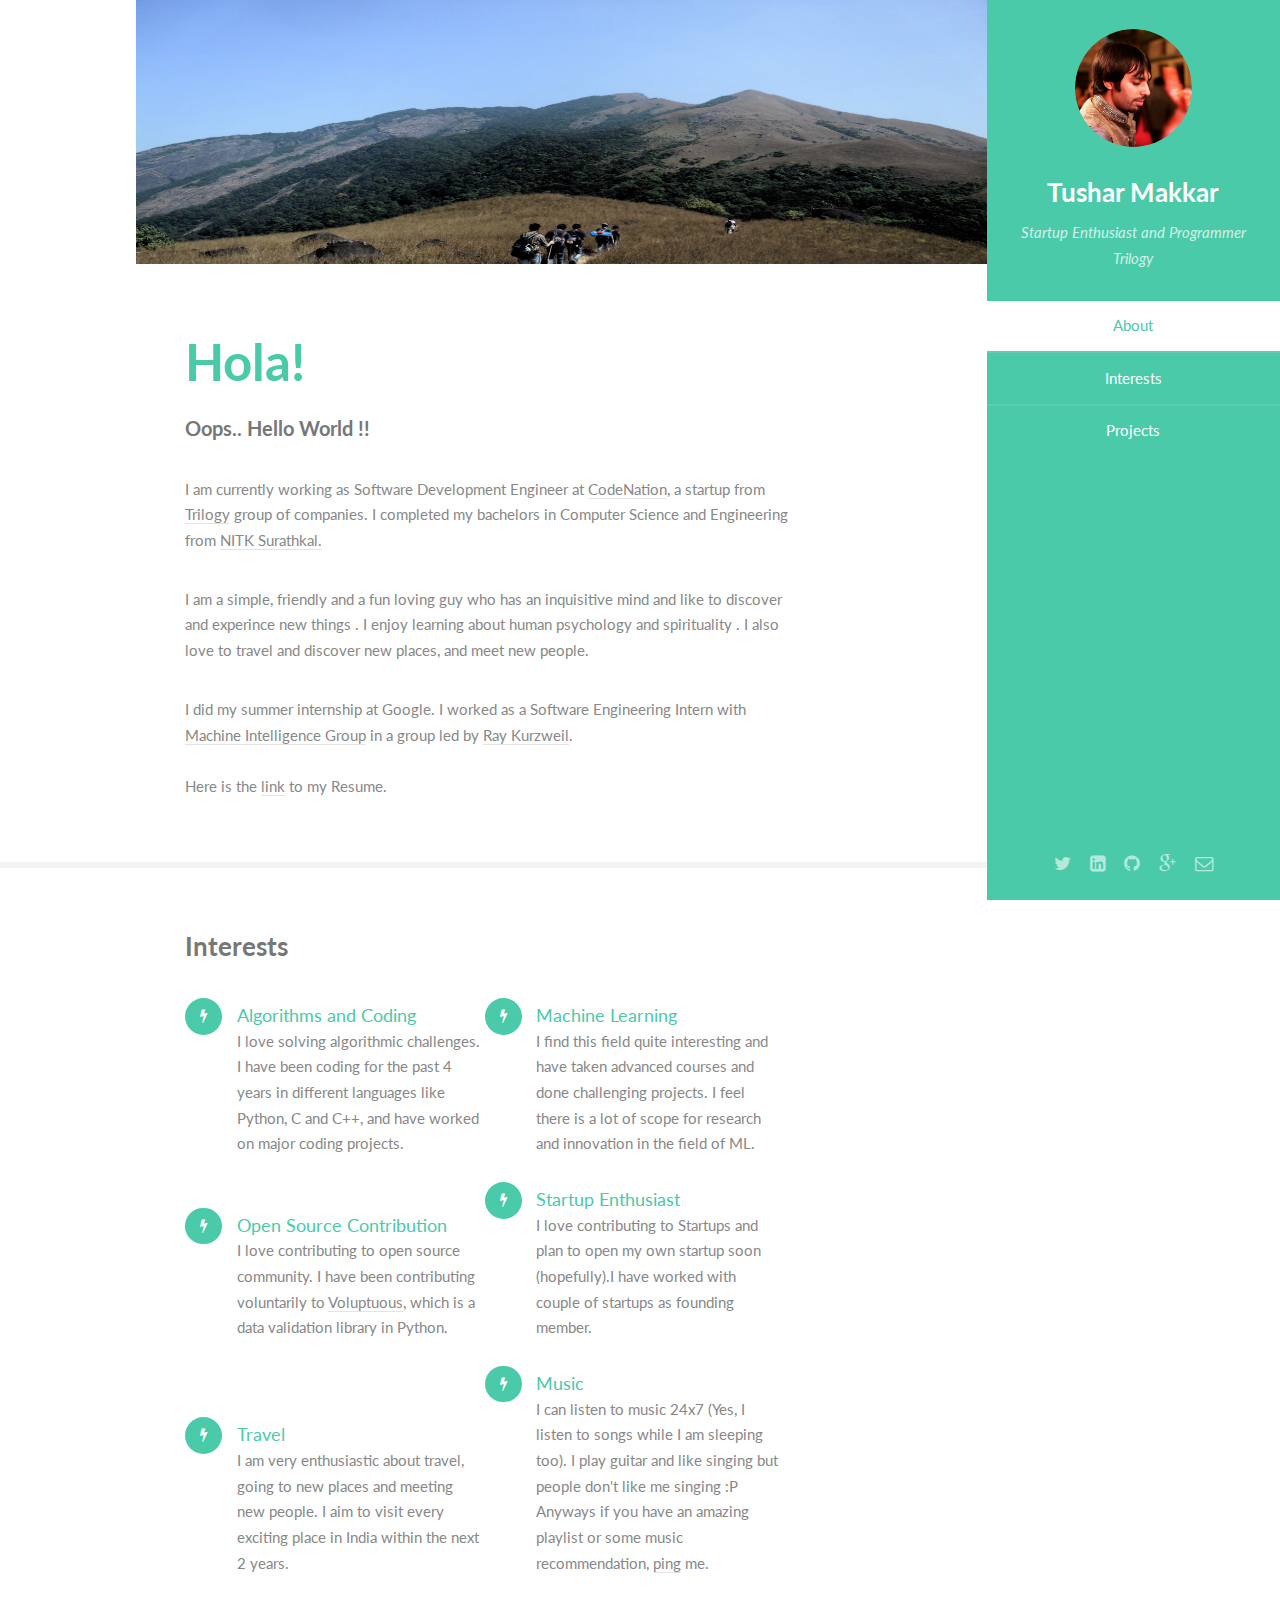
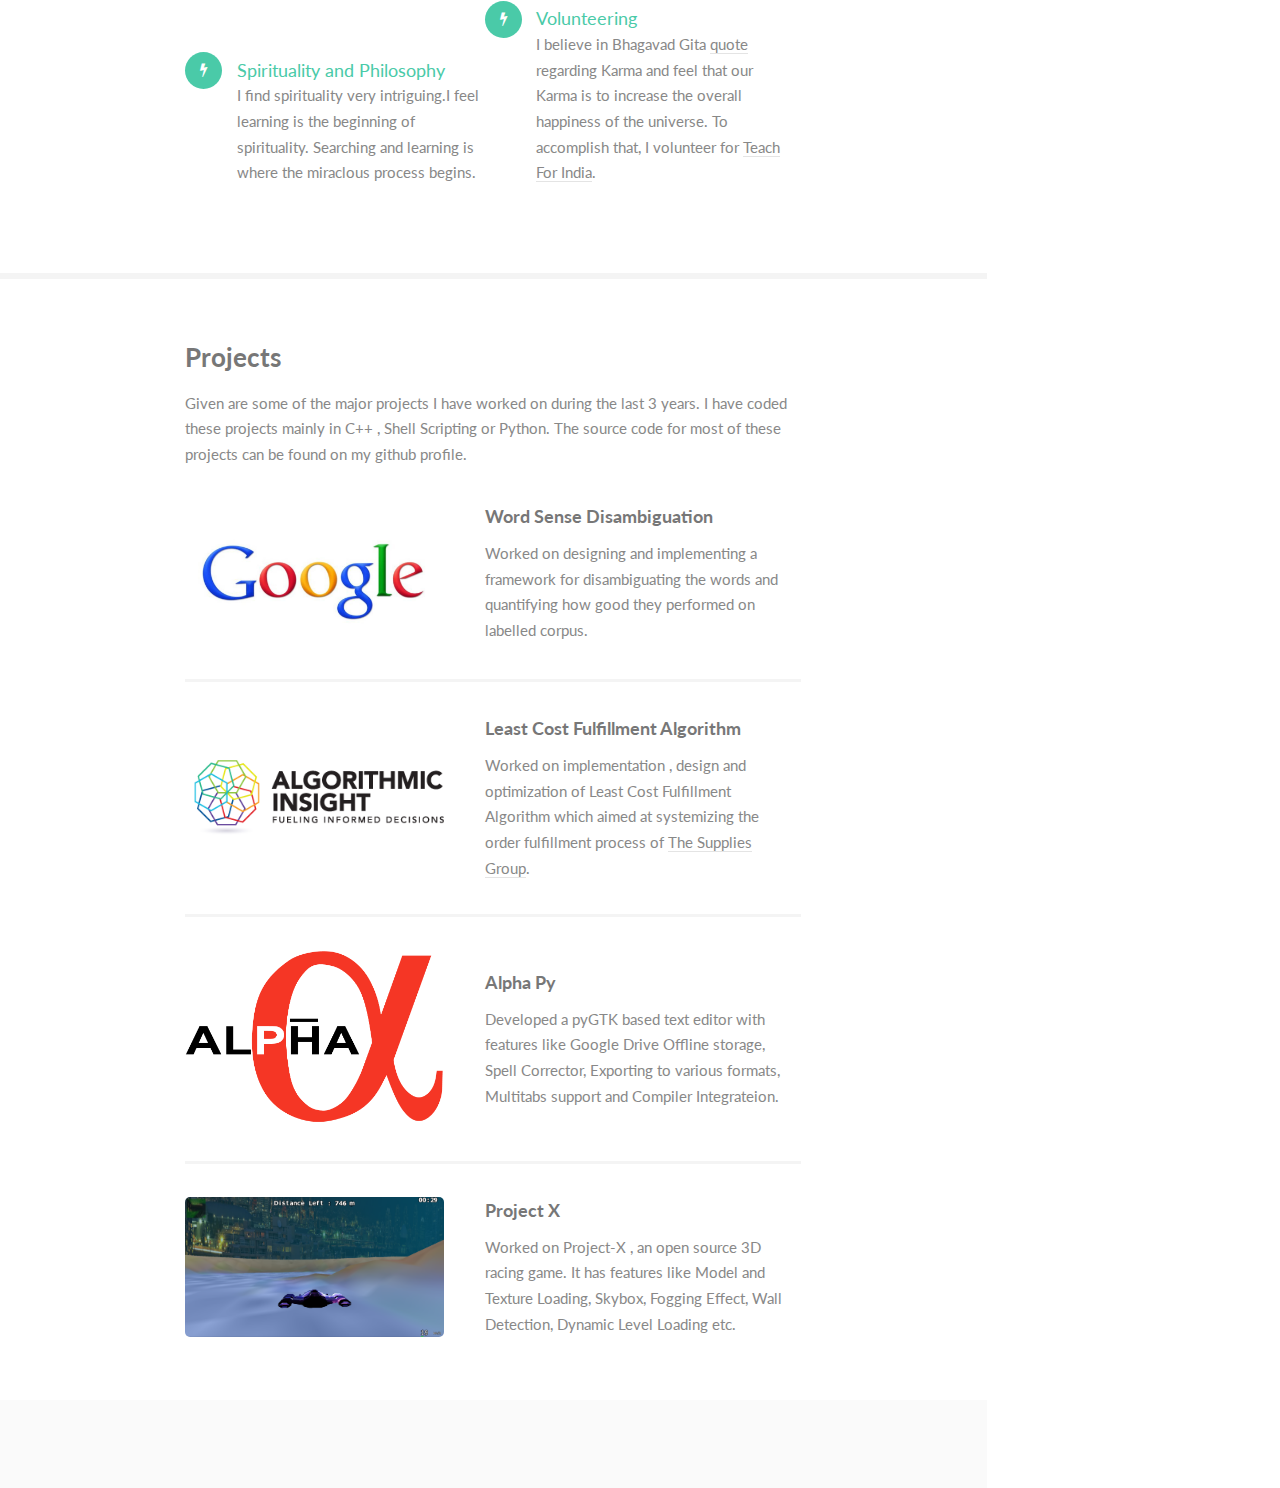
==== commit c948defa: "Profile photo changed" ====
--- a/index.html
+++ b/index.html
@@ -84,7 +84,7 @@
                                     <li class="fa-bolt"> <div class='interest'>Open Source Contribution</div>I love contributing to open source community. I have been contributing voluntarily to <a href="https://pypi.python.org/pypi/voluptuous">Voluptuous</a>, which is a data validation library in Python.</li>
                                     <li class="fa-bolt"> <div class='interest'>Startup Enthusiast</div> I love contributing to Startups and plan to open my own startup soon (hopefully).I have worked with couple of startups as founding member.</li>
 									<li class="fa-bolt"> <div class='interest'>Travel </div> I am very enthusiastic about travel, going to new places and meeting new people. I aim to visit every exciting place in India within the next 2 years.</li>
-									<li class="fa-bolt"> <div class='interest'>Music</div> I can listen to music 24x7 (Yes, I listen to songs while I am sleeping too). I play guitar and like singing but people don't like me singing :P.Anyways if you have an amazing playlist or some music recommendation, <a href = "mailto:tusharmakkar08@gmail.com">ping</a> me.</li>
+									<li class="fa-bolt"> <div class='interest'>Music</div> I can listen to music 24x7 (Yes, I listen to songs while I am sleeping too). I play guitar and like singing but people don't like me singing :P Anyways if you have an amazing playlist or some music recommendation, <a href = "mailto:tusharmakkar08@gmail.com">ping</a> me.</li>
 									<li class="fa-bolt"> <div class='interest'>Spirituality and Philosophy</div>I find spirituality very intriguing.I feel learning is the beginning of spirituality. Searching and learning is where the miraclous process begins.</li>
                                     <li class="fa-bolt"> <div class='interest'>Volunteering</div>I believe in Bhagavad Gita <a href="http://www.swamivivekanandaquotes.org/2014/05/bhagavad-gita-chapter-2-verse-47.html">quote</a> regarding Karma and feel that our Karma is to increase the overall happiness of the universe. To accomplish that, I volunteer for <a href="http://www.teachforindia.org/">Teach For India</a>.</li>
 								</ul>
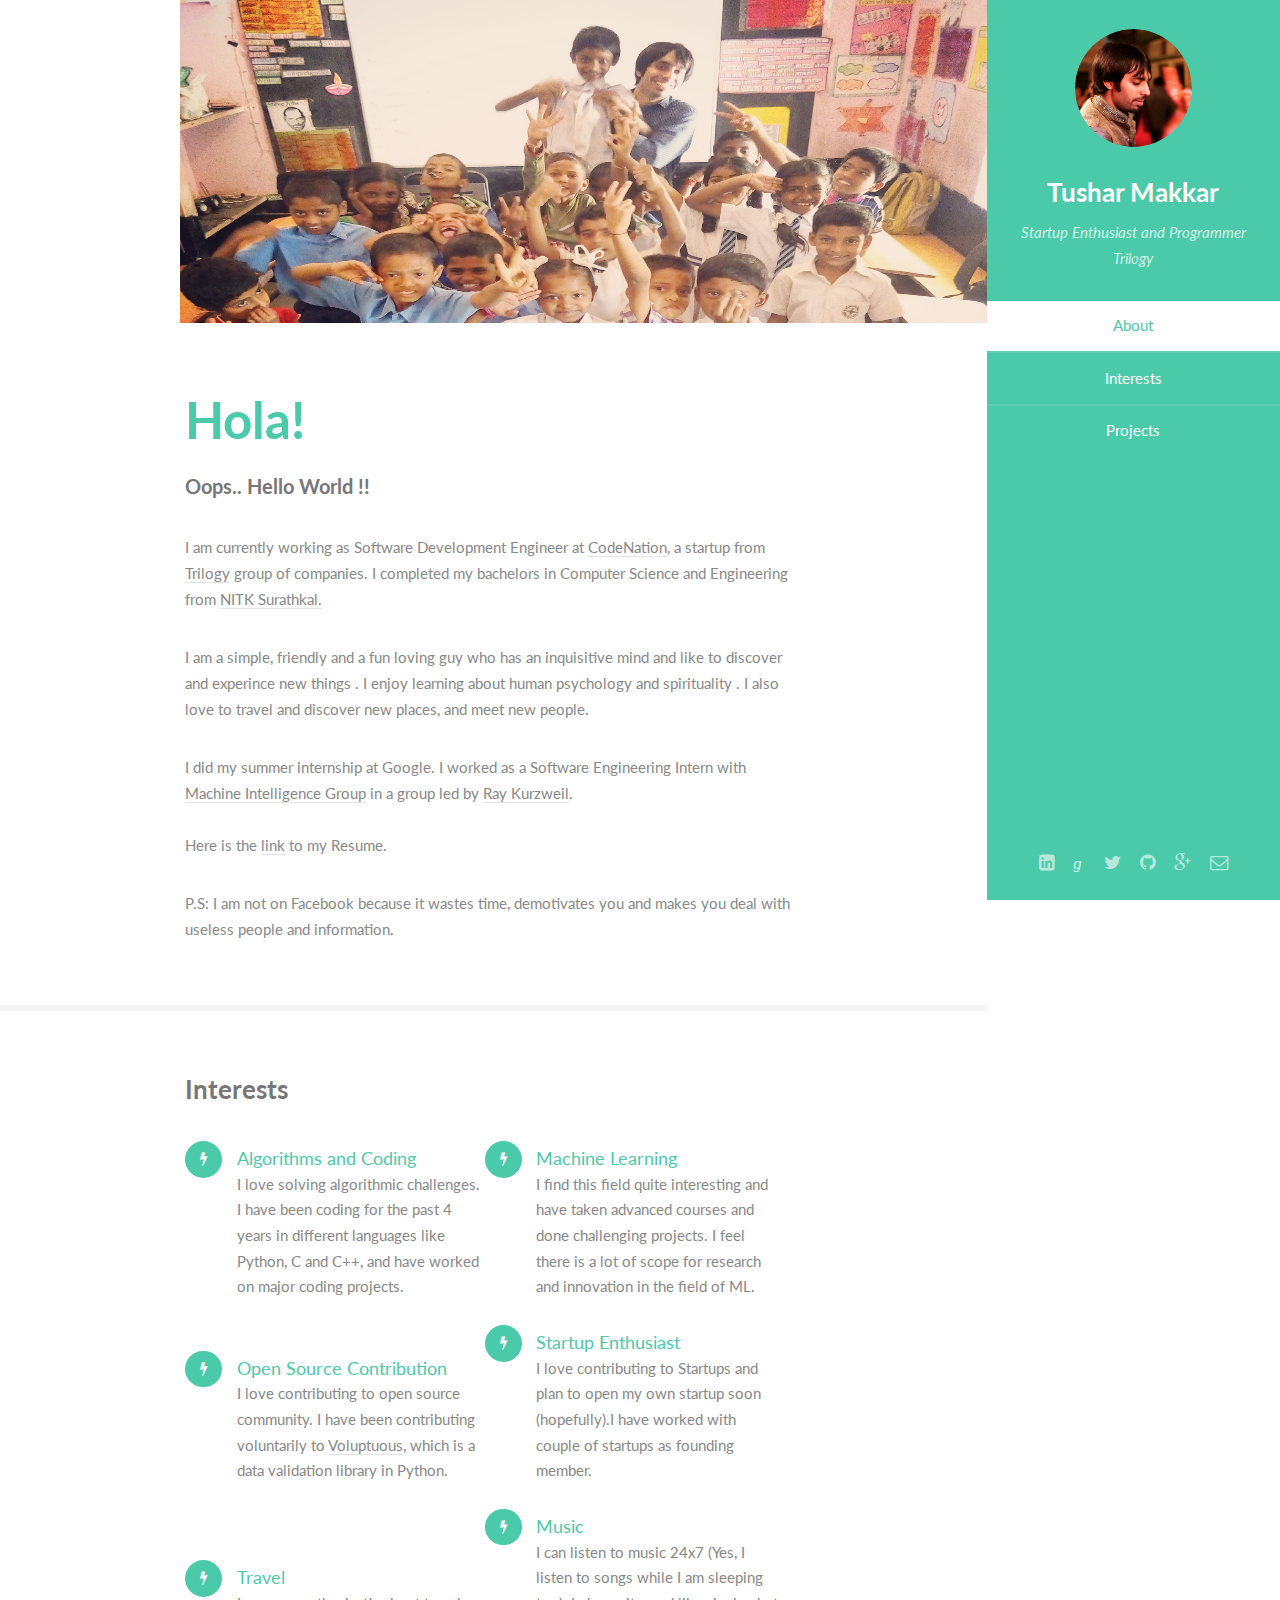
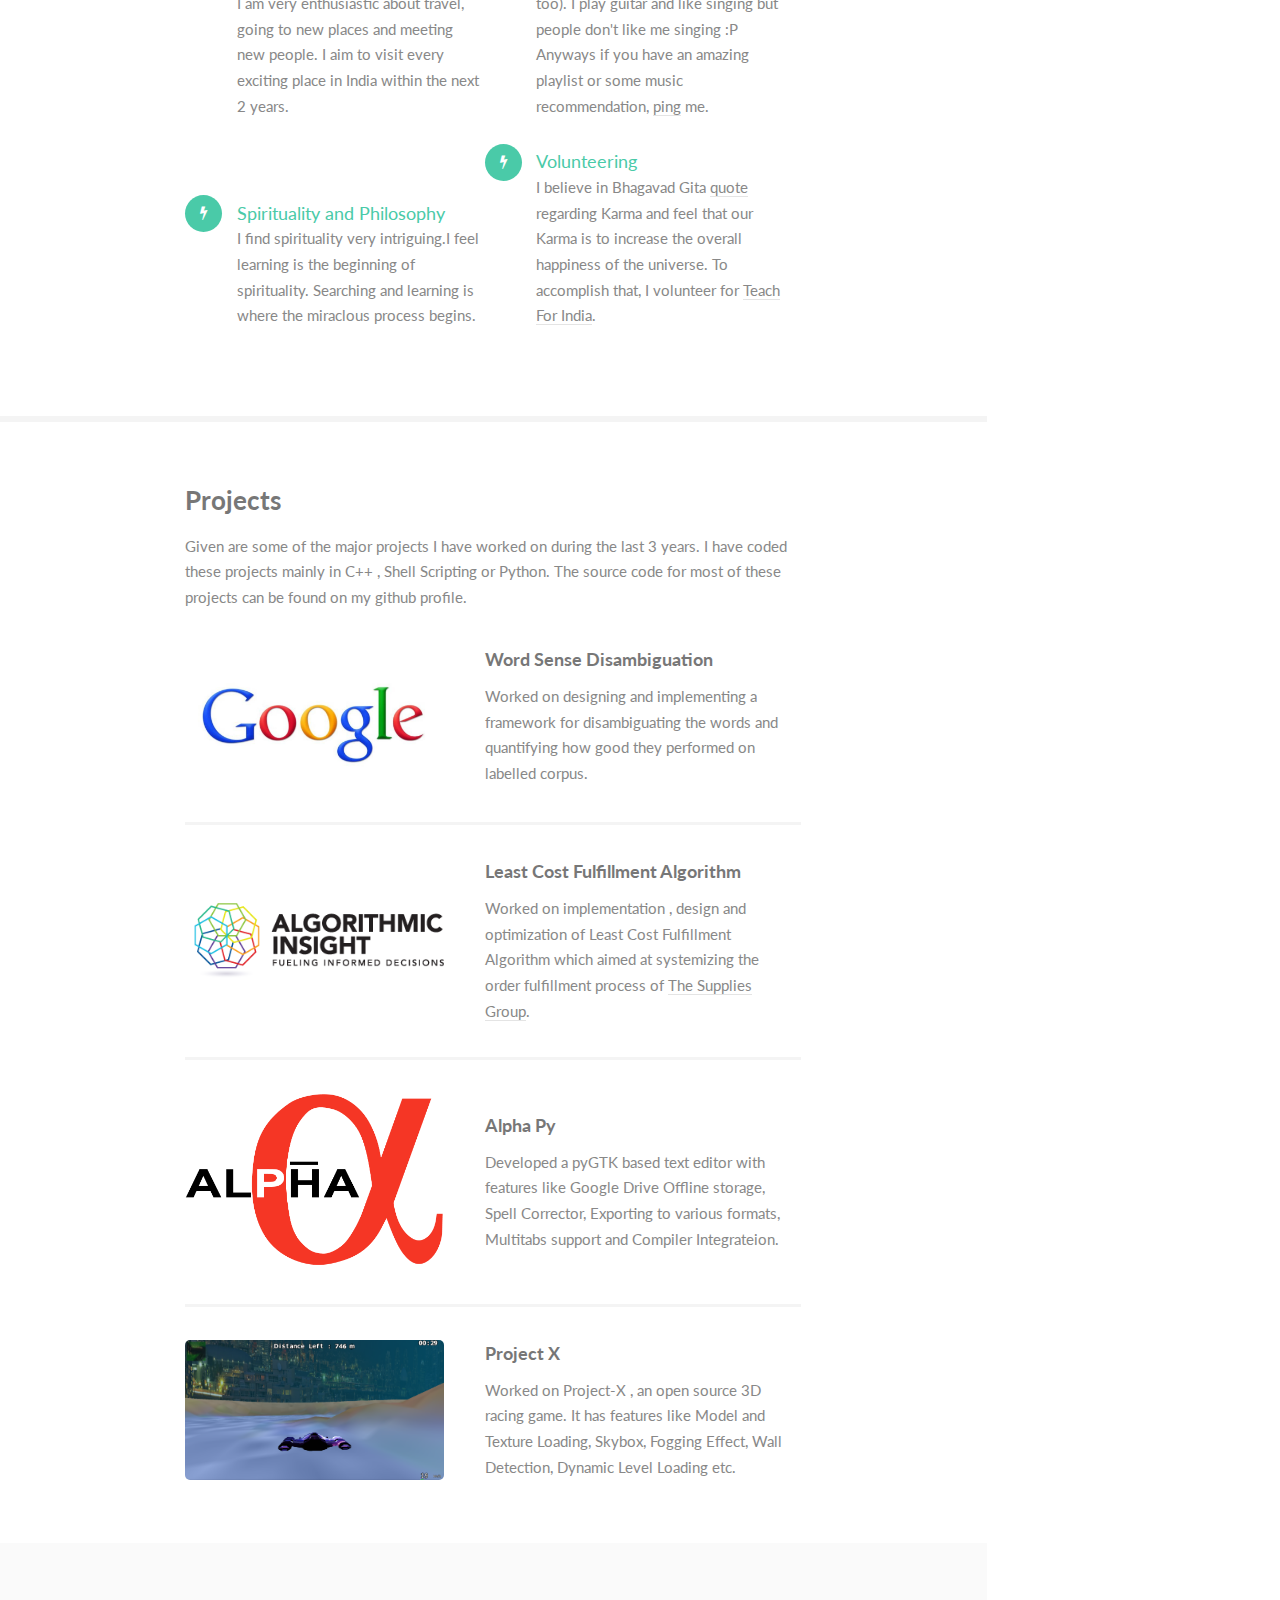
==== commit a813acba: "Fb removal info added" ====
--- a/index.html
+++ b/index.html
@@ -45,9 +45,14 @@
 					</nav>
 					<footer>
 						<ul class="icons">
-							<li><a href="https://twitter.com/tusharmakkar08" target="_blank" class="icon fa-twitter"><span class="label">Twitter</span></a></li>
 							<!--<li><a href="https://www.facebook.com/tusharmakkar08" target="_blank" class="icon fa-facebook"><span class="label">Facebook</span></a></li>-->
 							<li><a href="https://in.linkedin.com/in/tusharmakkar08" target="_blank" class="icon fa-linkedin-square"><span class="label">Linked In</span></a></li>
+                            <span class="icon-stack">
+                            <i class="icon-sign-blank icon-stack-base"></i>
+                            <i class="icon-light"><span style="font-family:helvetica;"><a href="https://www.goodreads.com/tusharmakkar08" target="_blank" class="icon">g</a></span></i>
+                            </span>
+                            <li><a href="https://twitter.com/tusharmakkar08" target="_blank" class="icon"><span class="label">Twitter</span></a></li>
+                            <li><a href="https://twitter.com/tusharmakkar08" target="_blank" class="icon fa-twitter"><span class="label">Twitter</span></a></li>
 							<li><a href="https://github.com/tusharmakkar08/" target="_blank" class="icon fa-github"><span class="label">Github</span></a></li>
 							<li><a href="https://plus.google.com/u/0/+TusharMakkar/" target="_blank" class="icon fa-google-plus"><span class="label">Google Plus</span></a></li>
 							<li><a href="mailto:tusharmakkar08@gmail.com" target="_blank" class="icon fa-envelope-o"><span class="label">Email</span></a></li>
@@ -67,10 +72,11 @@
 								</header>
 								<p>I am currently working as Software Development Engineer at <a href="http://codenation.co.in/">CodeNation</a>, a startup from <a href="http://trilogy.com/">Trilogy</a> group of companies. I completed my bachelors in Computer Science and Engineering from <a href= "http://nitk.ac.in/">NITK Surathkal.</a></p>
 								<p> I am a simple, friendly and a fun loving guy who has an inquisitive mind and like to discover and experince new things . I enjoy learning about human psychology and spirituality . I also love to travel and discover new places, and meet new people.</p>
-I did my summer internship at Google. I worked as a Software Engineering Intern with <a href= "http://research.google.com/pubs/ArtificialIntelligenceandMachineLearning.html">Machine Intelligence Group</a> in a group led by <a href= "http://en.wikipedia.org/wiki/Ray_Kurzweil">Ray Kurzweil</a>.
+                                I did my summer internship at Google. I worked as a Software Engineering Intern with <a href= "http://research.google.com/pubs/ArtificialIntelligenceandMachineLearning.html">Machine Intelligence Group</a> in a group led by <a href= "http://en.wikipedia.org/wiki/Ray_Kurzweil">Ray Kurzweil</a>.
 <p><br/>
 Here is the <a href = 'Resume.pdf'>link</a> to my Resume.</p>
-							</div>
+                                <p>P.S: I am not on Facebook because it wastes time, demotivates you and makes you deal with useless people and information.</p>
+                            </div>
 						</section>
 						
 					<!-- Two -->
--- a/css/style.css
+++ b/css/style.css
@@ -1041,10 +1041,10 @@
 		background-image: url("../images/cover.jpg");
 		background-position: top right;
 		background-repeat: no-repeat;
-		background-size: 58em 20em;
+		background-size: 55em 40em;
 		content: '';
 		display: block;
-		height: 18em;
+		height: 22em;
 		width:100%;
 	}
 
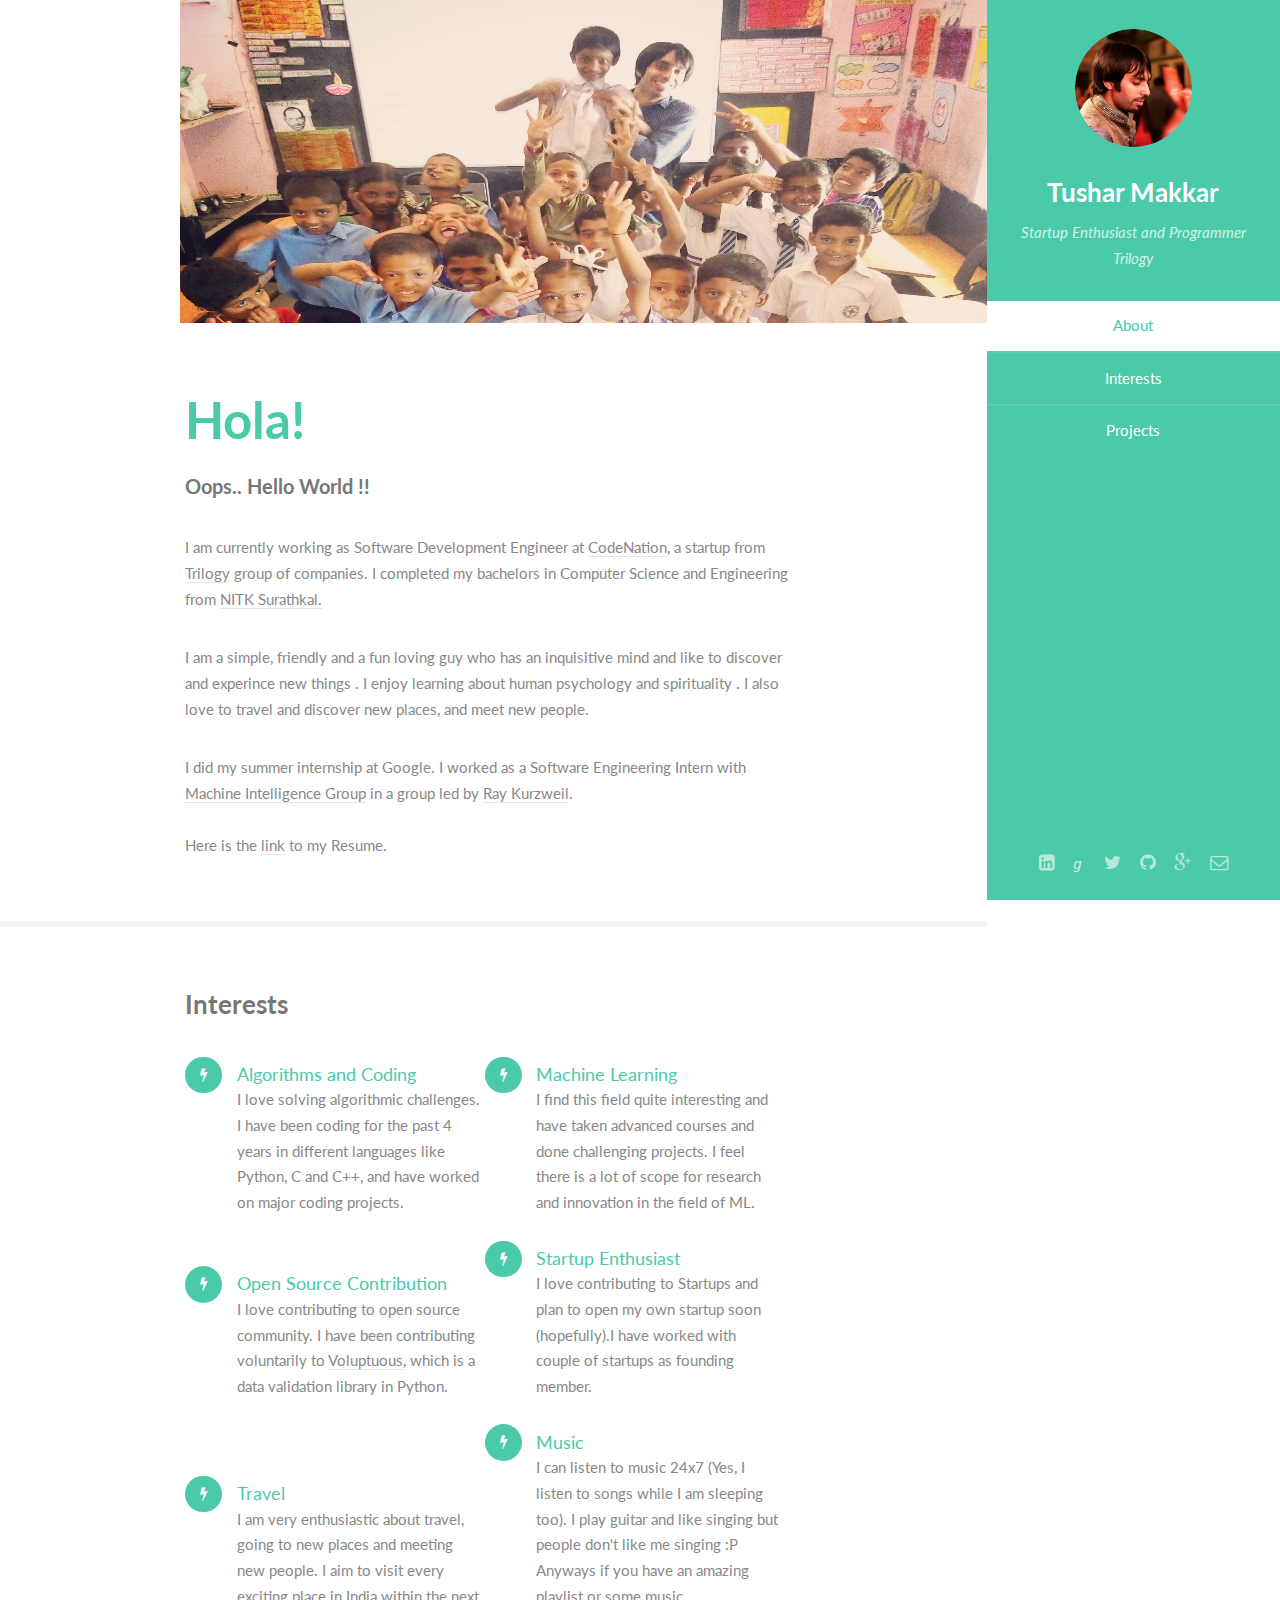
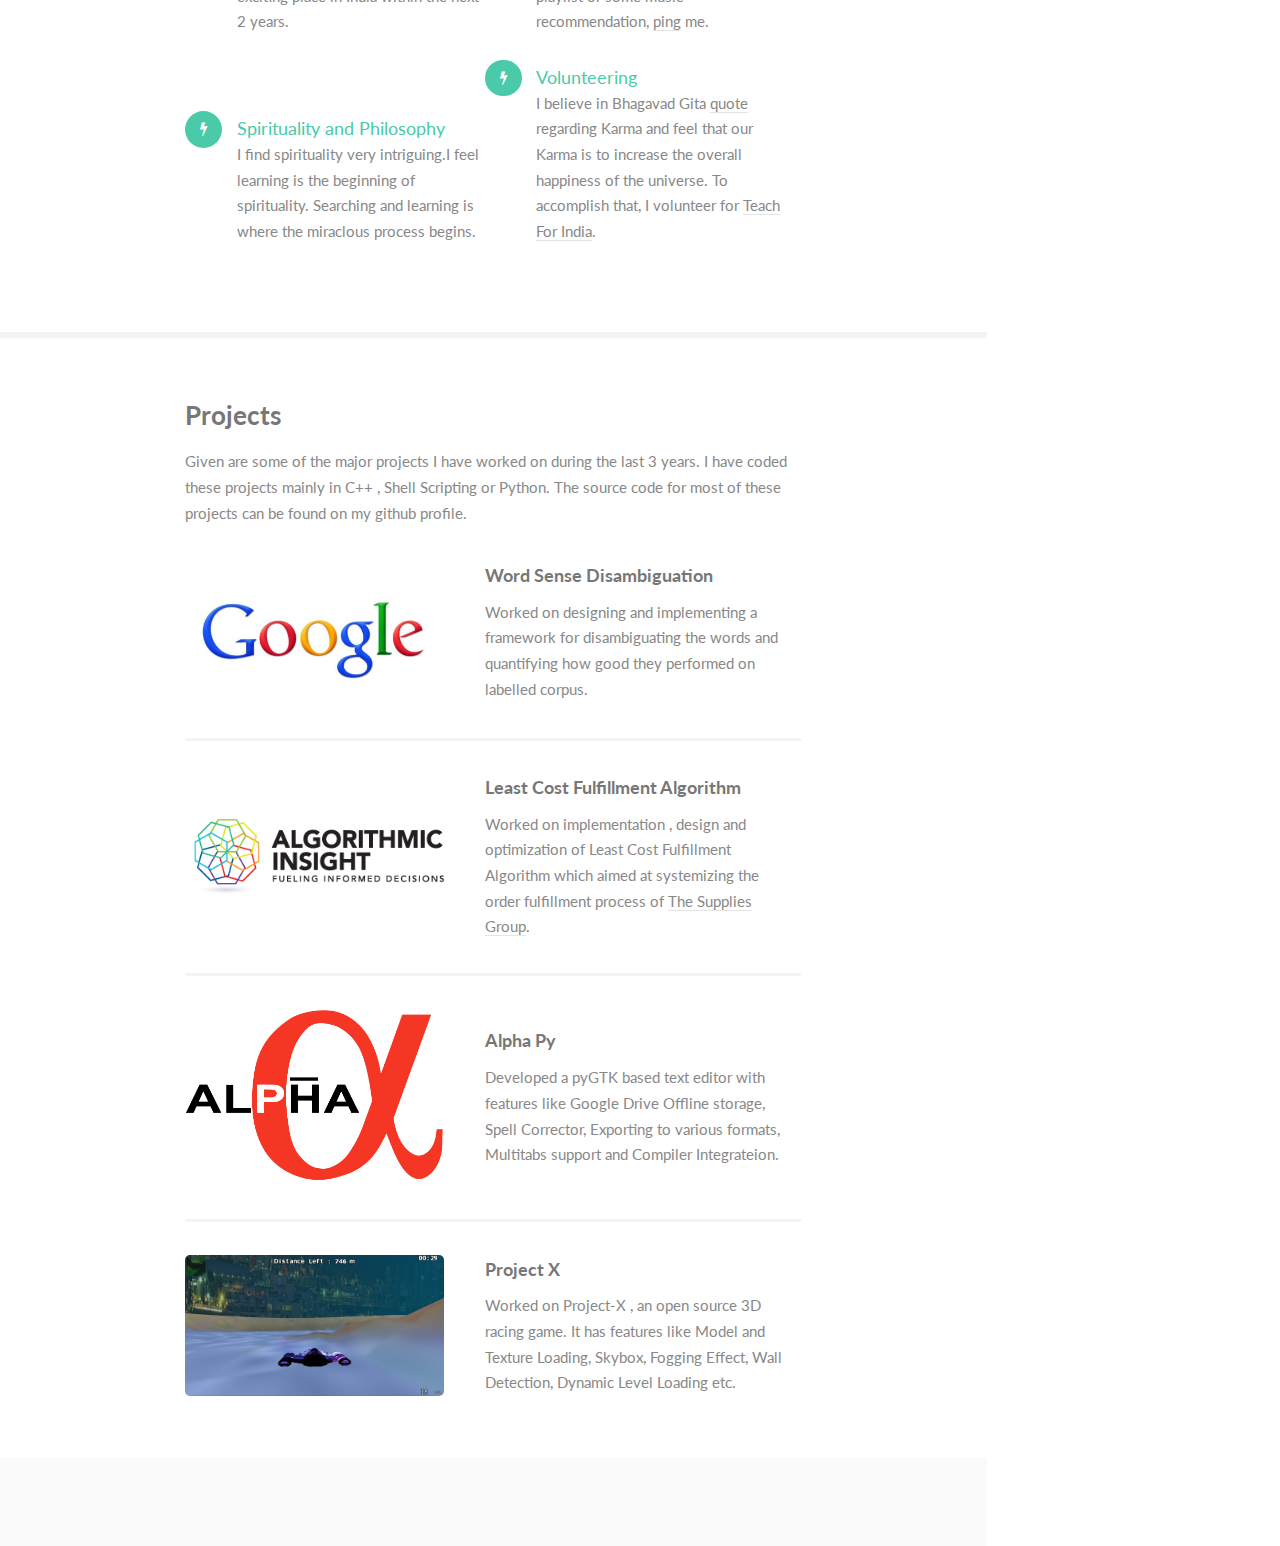
==== commit d2b69ec4: "Commented fb thing" ====
--- a/index.html
+++ b/index.html
@@ -75,7 +75,7 @@
                                 I did my summer internship at Google. I worked as a Software Engineering Intern with <a href= "http://research.google.com/pubs/ArtificialIntelligenceandMachineLearning.html">Machine Intelligence Group</a> in a group led by <a href= "http://en.wikipedia.org/wiki/Ray_Kurzweil">Ray Kurzweil</a>.
 <p><br/>
 Here is the <a href = 'Resume.pdf'>link</a> to my Resume.</p>
-                                <p>P.S: I am not on Facebook because it wastes time, demotivates you and makes you deal with useless people and information.</p>
+                                <!--<p>P.S: I am not on Facebook because it wastes time, demotivates you and makes you deal with useless people and information.</p>-->
                             </div>
 						</section>
 						
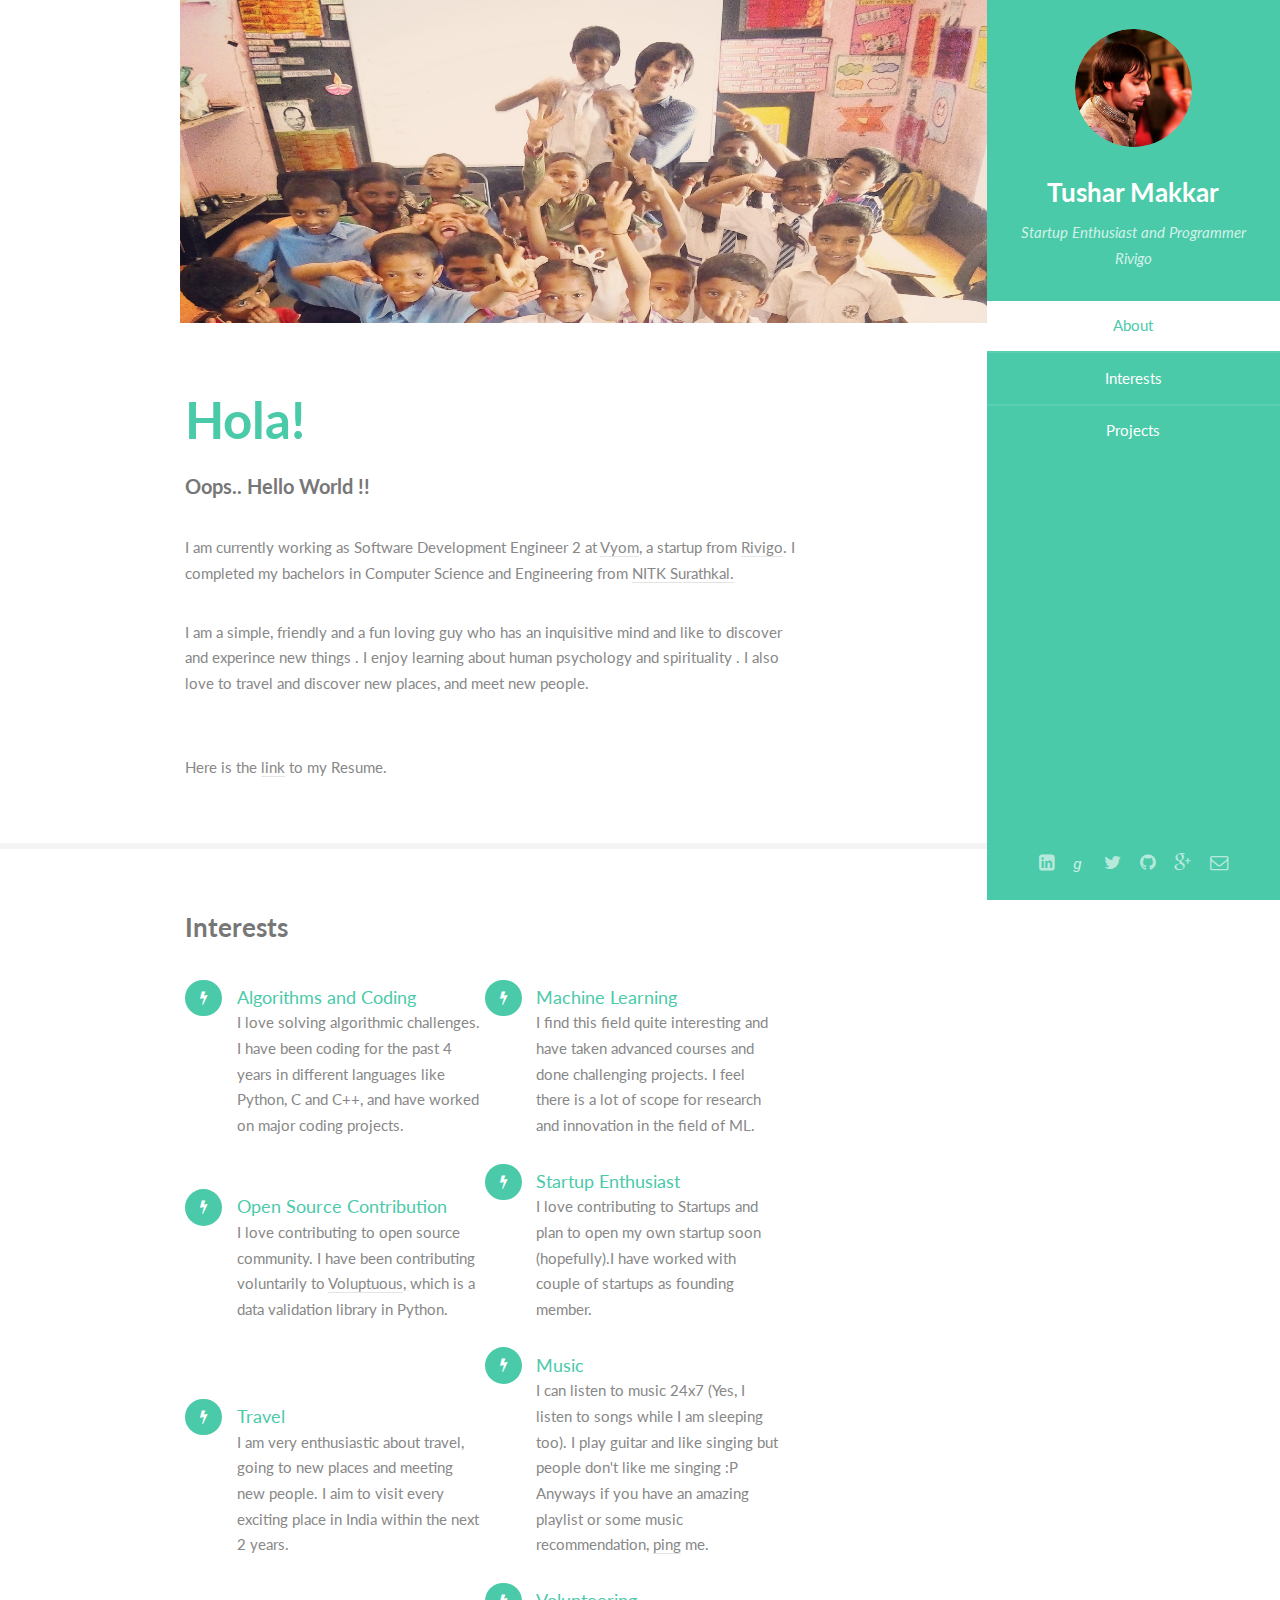
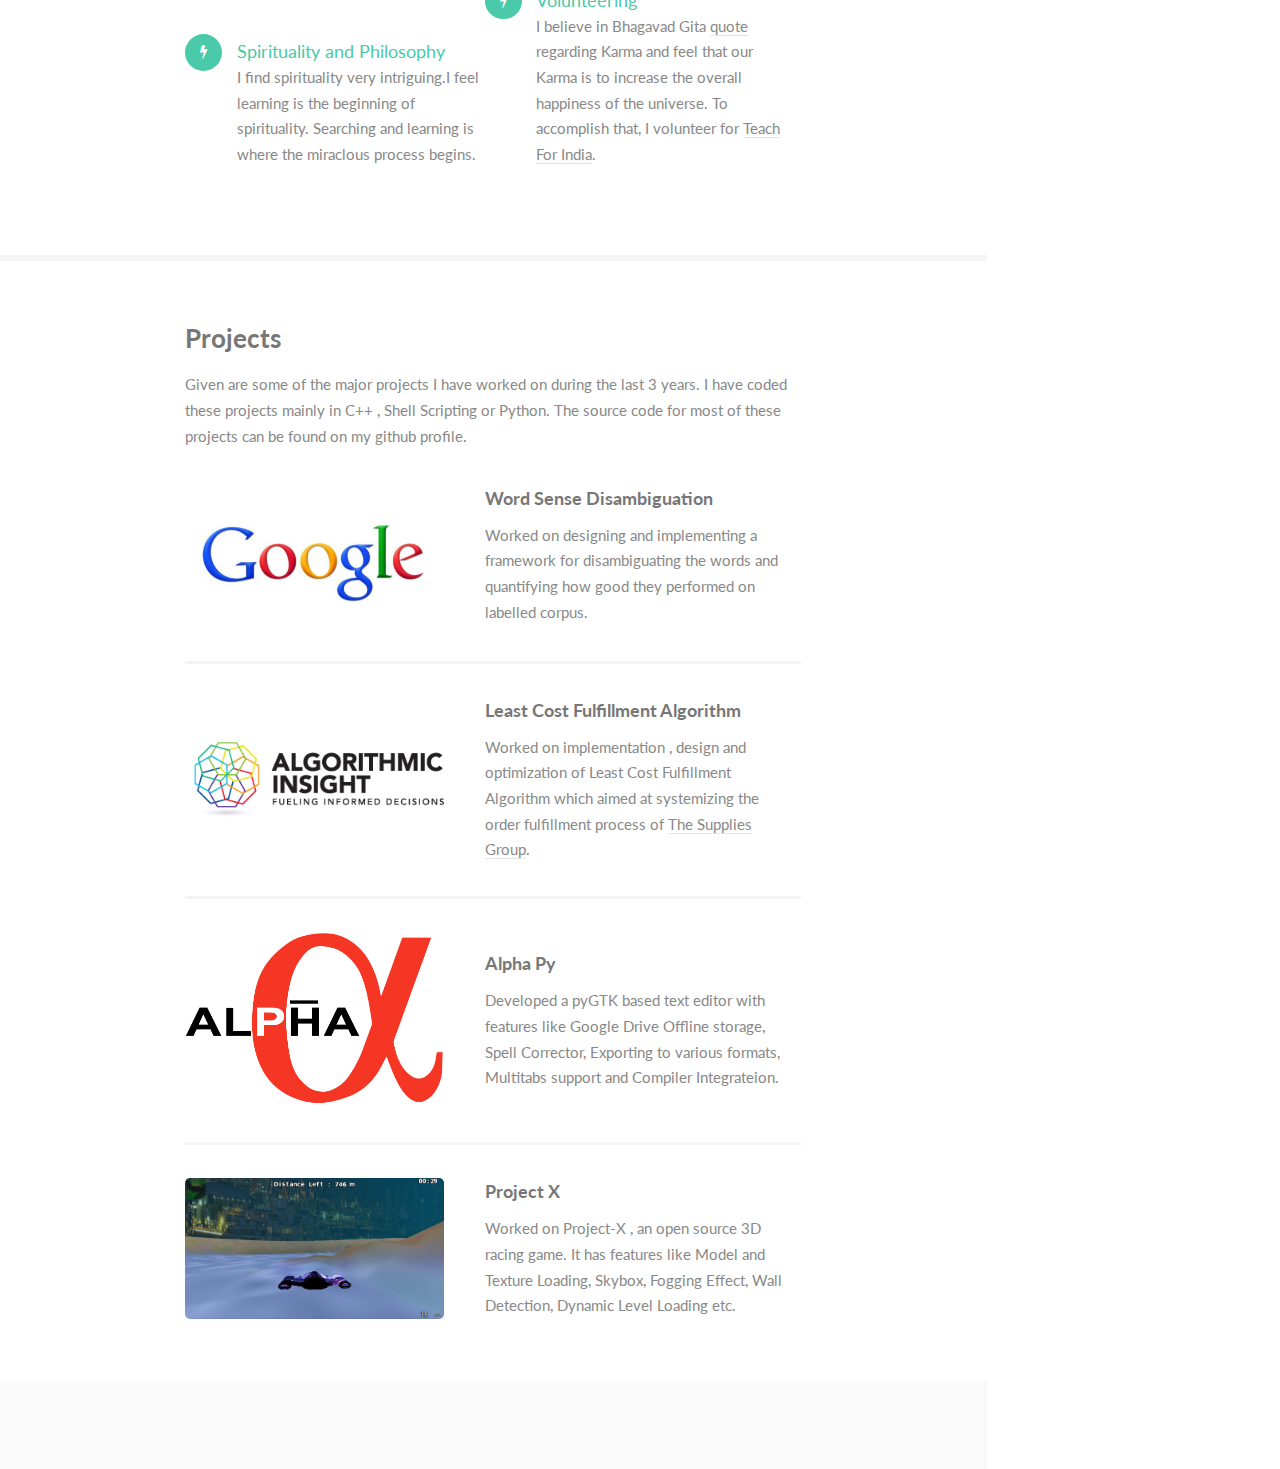
==== commit e361c396: "Updated resume" ====
--- a/index.html
+++ b/index.html
@@ -33,7 +33,7 @@
 						<span class="image avatar"><img src="images/profile.jpg" alt="" /></span>
 						<h1 id="logo"><a href="#">Tushar Makkar</a></h1>
 						<p>Startup Enthusiast and Programmer<br />
-						Trilogy</p>
+						Rivigo</p>
 					</header>
 					<nav id="nav">
 						<ul>
@@ -70,9 +70,9 @@
 									<h2>Hola!</h2>
 									<p>Oops.. Hello World !!</p>
 								</header>
-								<p>I am currently working as Software Development Engineer at <a href="http://codenation.co.in/">CodeNation</a>, a startup from <a href="http://trilogy.com/">Trilogy</a> group of companies. I completed my bachelors in Computer Science and Engineering from <a href= "http://nitk.ac.in/">NITK Surathkal.</a></p>
+								<p>I am currently working as Software Development Engineer 2 at <a href="https://www.vyom.com/">Vyom</a>, a startup from <a href="https://www.rivigo.com/">Rivigo</a>. I completed my bachelors in Computer Science and Engineering from <a href= "http://nitk.ac.in/">NITK Surathkal.</a></p>
 								<p> I am a simple, friendly and a fun loving guy who has an inquisitive mind and like to discover and experince new things . I enjoy learning about human psychology and spirituality . I also love to travel and discover new places, and meet new people.</p>
-                                I did my summer internship at Google. I worked as a Software Engineering Intern with <a href= "http://research.google.com/pubs/ArtificialIntelligenceandMachineLearning.html">Machine Intelligence Group</a> in a group led by <a href= "http://en.wikipedia.org/wiki/Ray_Kurzweil">Ray Kurzweil</a>.
+
 <p><br/>
 Here is the <a href = 'Resume.pdf'>link</a> to my Resume.</p>
                                 <!--<p>P.S: I am not on Facebook because it wastes time, demotivates you and makes you deal with useless people and information.</p>-->
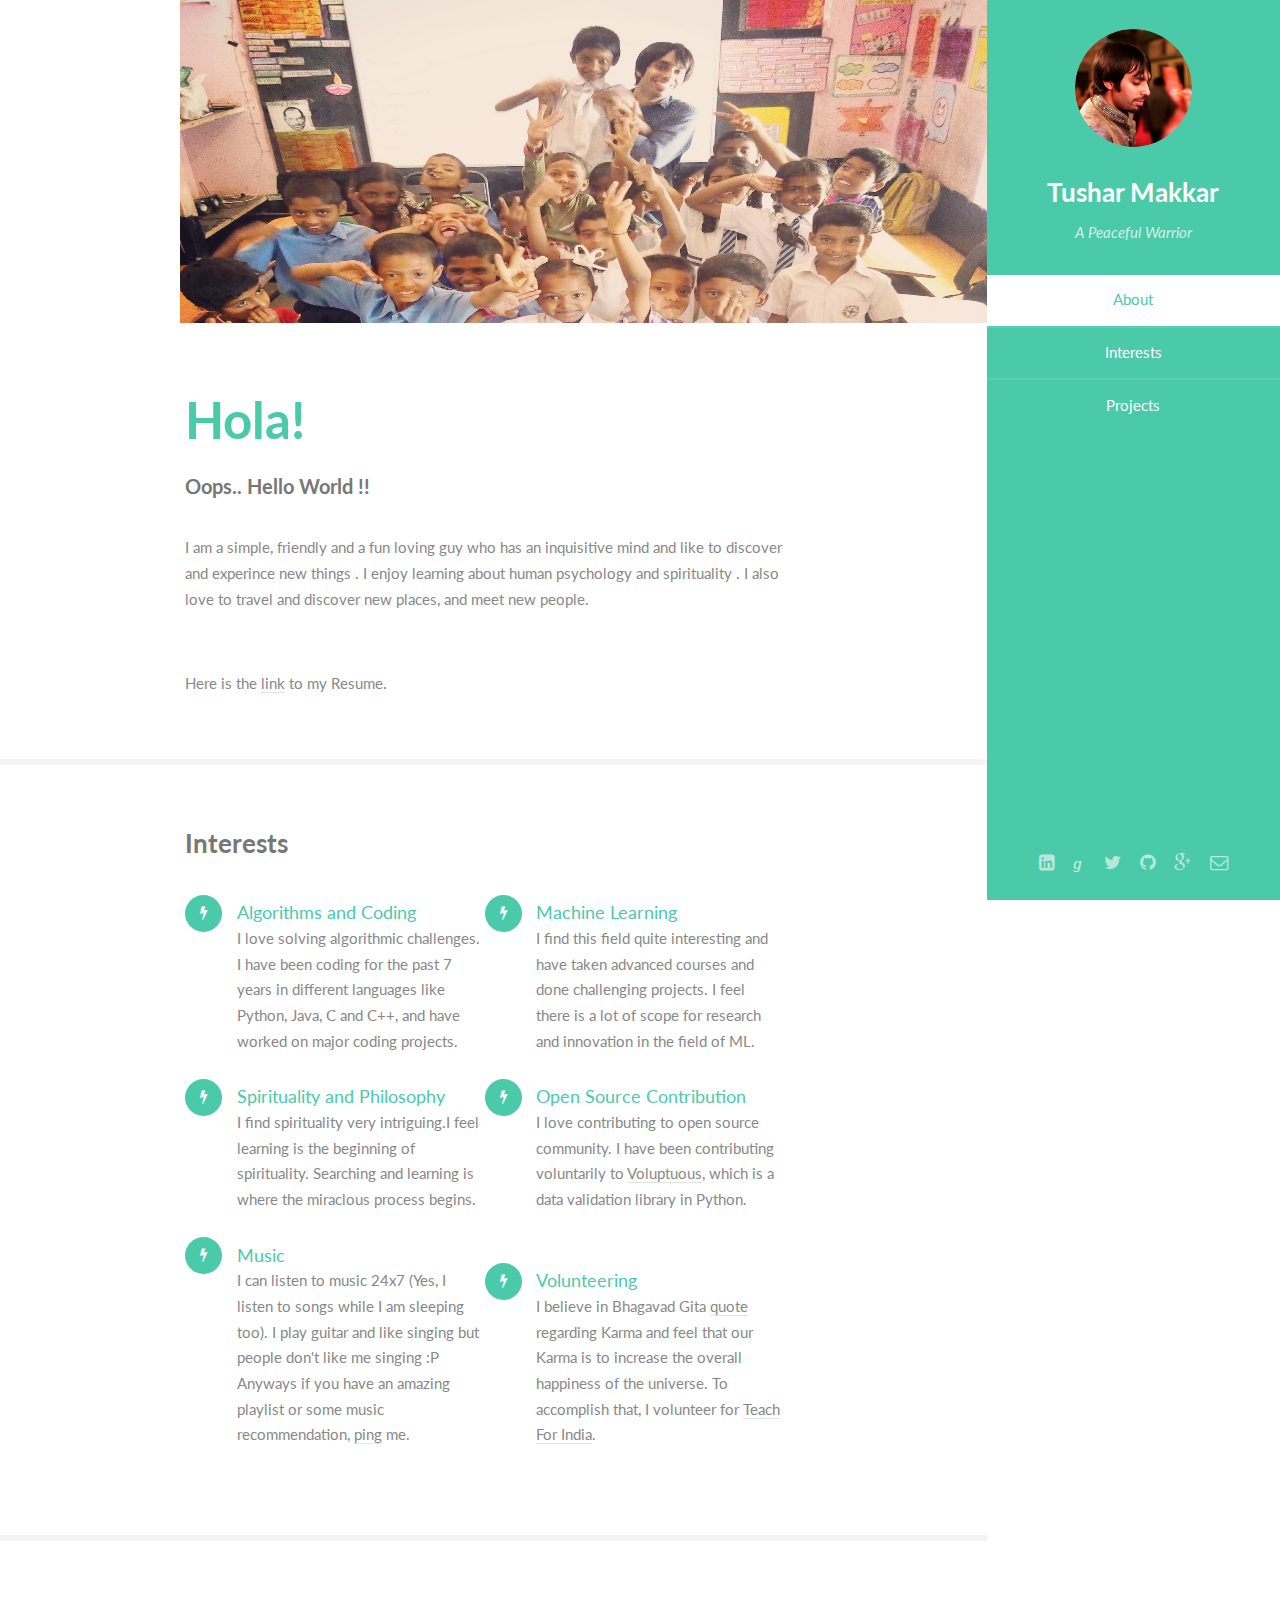
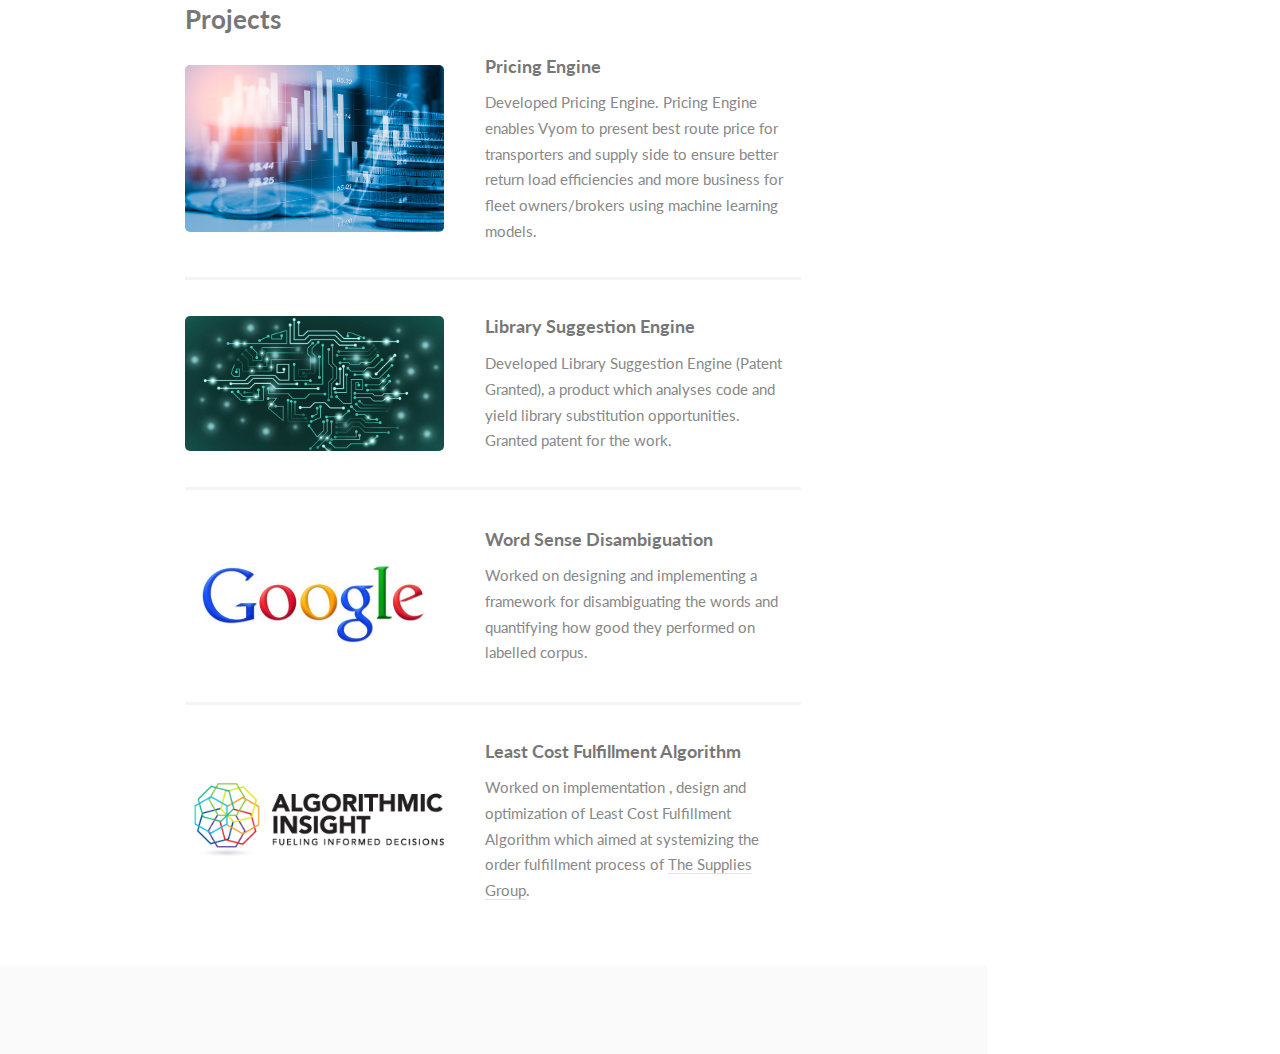
==== commit 55fd8163: "Updated Websit content" ====
--- a/index.html
+++ b/index.html
@@ -5,147 +5,194 @@
 	Free for personal and commercial use under the CCA 3.0 license (html5up.net/license)
 -->
 <html>
-	<head>
-		<title>Tushar Makkar</title>
-		<meta http-equiv="content-type" content="text/html; charset=utf-8" />
-		<meta name="description" content="" />
-		<meta name="keywords" content="" />
-		<!--[if lte IE 8]><script src="css/ie/html5shiv.js"></script><![endif]-->
-		<script src="js/jquery.min.js"></script>
-		<script src="js/jquery.scrollzer.min.js"></script>
-		<script src="js/jquery.scrolly.min.js"></script>
-		<script src="js/skel.min.js"></script>
-		<script src="js/skel-layers.min.js"></script>
-		<script src="js/init.js"></script>
-		<noscript>
-			<link rel="stylesheet" href="css/skel.css" />
-			<link rel="stylesheet" href="css/style.css" />
-			<link rel="stylesheet" href="css/style-xlarge.css" />
-		</noscript>
-		<!--[if lte IE 8]><link rel="stylesheet" href="css/ie/v8.css" /><![endif]-->
-	</head>
-	<body>
-		<div id="wrapper">
+<head>
+    <title>Tushar Makkar</title>
+    <meta http-equiv="content-type" content="text/html; charset=utf-8"/>
+    <meta name="description" content=""/>
+    <meta name="keywords" content=""/>
+    <!--[if lte IE 8]>
+    <script src="css/ie/html5shiv.js"></script><![endif]-->
+    <script src="js/jquery.min.js"></script>
+    <script src="js/jquery.scrollzer.min.js"></script>
+    <script src="js/jquery.scrolly.min.js"></script>
+    <script src="js/skel.min.js"></script>
+    <script src="js/skel-layers.min.js"></script>
+    <script src="js/init.js"></script>
+    <noscript>
+        <link rel="stylesheet" href="css/skel.css"/>
+        <link rel="stylesheet" href="css/style.css"/>
+        <link rel="stylesheet" href="css/style-xlarge.css"/>
+    </noscript>
+    <!--[if lte IE 8]>
+    <link rel="stylesheet" href="css/ie/v8.css"/><![endif]-->
+</head>
+<body>
+<div id="wrapper">
 
-			<!-- Header -->
-				<section id="header" class="skel-layers-fixed">
-					<header>
-						<span class="image avatar"><img src="images/profile.jpg" alt="" /></span>
-						<h1 id="logo"><a href="#">Tushar Makkar</a></h1>
-						<p>Startup Enthusiast and Programmer<br />
-						Rivigo</p>
-					</header>
-					<nav id="nav">
-						<ul>
-							<li><a href="#one" class="active">About</a></li>
-							<li><a href="#two">Interests</a></li>
-							<li><a href="#three">Projects</a></li>
-						<!--	<li><a href="#four">Contact</a></li> -->
-						</ul>
-					</nav>
-					<footer>
-						<ul class="icons">
-							<!--<li><a href="https://www.facebook.com/tusharmakkar08" target="_blank" class="icon fa-facebook"><span class="label">Facebook</span></a></li>-->
-							<li><a href="https://in.linkedin.com/in/tusharmakkar08" target="_blank" class="icon fa-linkedin-square"><span class="label">Linked In</span></a></li>
-                            <span class="icon-stack">
+    <!-- Header -->
+    <section id="header" class="skel-layers-fixed">
+        <header>
+            <span class="image avatar"><img src="images/profile.jpg" alt=""/></span>
+            <h1 id="logo"><a href="#">Tushar Makkar</a></h1>
+            <p>A Peaceful Warrior<br/></p>
+        </header>
+        <nav id="nav">
+            <ul>
+                <li><a href="#one" class="active">About</a></li>
+                <li><a href="#two">Interests</a></li>
+                <li><a href="#three">Projects</a></li>
+                <!--	<li><a href="#four">Contact</a></li> -->
+            </ul>
+        </nav>
+        <footer>
+            <ul class="icons">
+                <!--<li><a href="https://www.facebook.com/tusharmakkar08" target="_blank" class="icon fa-facebook"><span class="label">Facebook</span></a></li>-->
+                <li><a href="https://in.linkedin.com/in/tusharmakkar08" target="_blank" class="icon fa-linkedin-square"><span
+                        class="label">Linked In</span></a></li>
+                <span class="icon-stack">
                             <i class="icon-sign-blank icon-stack-base"></i>
-                            <i class="icon-light"><span style="font-family:helvetica;"><a href="https://www.goodreads.com/tusharmakkar08" target="_blank" class="icon">g</a></span></i>
+                            <i class="icon-light"><span style="font-family:helvetica;"><a
+                                    href="https://www.goodreads.com/tusharmakkar08" target="_blank"
+                                    class="icon">g</a></span></i>
                             </span>
-                            <li><a href="https://twitter.com/tusharmakkar08" target="_blank" class="icon"><span class="label">Twitter</span></a></li>
-                            <li><a href="https://twitter.com/tusharmakkar08" target="_blank" class="icon fa-twitter"><span class="label">Twitter</span></a></li>
-							<li><a href="https://github.com/tusharmakkar08/" target="_blank" class="icon fa-github"><span class="label">Github</span></a></li>
-							<li><a href="https://plus.google.com/u/0/+TusharMakkar/" target="_blank" class="icon fa-google-plus"><span class="label">Google Plus</span></a></li>
-							<li><a href="mailto:tusharmakkar08@gmail.com" target="_blank" class="icon fa-envelope-o"><span class="label">Email</span></a></li>
-						</ul>
-					</footer>
-				</section>
+                <li><a href="https://twitter.com/tusharmakkar08" target="_blank" class="icon"><span class="label">Twitter</span></a>
+                </li>
+                <li><a href="https://twitter.com/tusharmakkar08" target="_blank" class="icon fa-twitter"><span
+                        class="label">Twitter</span></a></li>
+                <li><a href="https://github.com/tusharmakkar08/" target="_blank" class="icon fa-github"><span
+                        class="label">Github</span></a></li>
+                <li><a href="https://plus.google.com/u/0/+TusharMakkar/" target="_blank"
+                       class="icon fa-google-plus"><span class="label">Google Plus</span></a></li>
+                <li><a href="mailto:tusharmakkar08@gmail.com" target="_blank" class="icon fa-envelope-o"><span
+                        class="label">Email</span></a></li>
+            </ul>
+        </footer>
+    </section>
 
-			<!-- Main -->
-				<div id="main">
+    <!-- Main -->
+    <div id="main">
 
-					<!-- One -->
-						<section id="one">
-							<div class="container">
-								<header class="major">
-									<h2>Hola!</h2>
-									<p>Oops.. Hello World !!</p>
-								</header>
-								<p>I am currently working as Software Development Engineer 2 at <a href="https://www.vyom.com/">Vyom</a>, a startup from <a href="https://www.rivigo.com/">Rivigo</a>. I completed my bachelors in Computer Science and Engineering from <a href= "http://nitk.ac.in/">NITK Surathkal.</a></p>
-								<p> I am a simple, friendly and a fun loving guy who has an inquisitive mind and like to discover and experince new things . I enjoy learning about human psychology and spirituality . I also love to travel and discover new places, and meet new people.</p>
+        <!-- One -->
+        <section id="one">
+            <div class="container">
+                <header class="major">
+                    <h2>Hola!</h2>
+                    <p>Oops.. Hello World !!</p>
+                </header>
+                <p> I am a simple, friendly and a fun loving guy who has an inquisitive mind and like to discover and
+                    experince new things . I enjoy learning about human psychology and spirituality . I also love to
+                    travel and discover new places, and meet new people.</p>
 
-<p><br/>
-Here is the <a href = 'Resume.pdf'>link</a> to my Resume.</p>
-                                <!--<p>P.S: I am not on Facebook because it wastes time, demotivates you and makes you deal with useless people and information.</p>-->
-                            </div>
-						</section>
-						
-					<!-- Two -->
-						<section id="two">
-							<div class="container">
-								<h3>Interests</h3>
-								<p></p>
-								<ul class="feature-icons">
-									<li class="fa-bolt"> <div class='interest'>Algorithms and Coding</div> I love solving algorithmic challenges. I have been coding for the past 4 years in different languages like Python, C and C++, and have worked on major coding projects.</li>
-									<li class="fa-bolt"> <div class='interest'>Machine Learning</div> I find this field quite interesting and have taken advanced courses and done challenging projects. I feel there is a lot of scope for research and innovation in the field of ML.</li>
-                                    <li class="fa-bolt"> <div class='interest'>Open Source Contribution</div>I love contributing to open source community. I have been contributing voluntarily to <a href="https://pypi.python.org/pypi/voluptuous">Voluptuous</a>, which is a data validation library in Python.</li>
-                                    <li class="fa-bolt"> <div class='interest'>Startup Enthusiast</div> I love contributing to Startups and plan to open my own startup soon (hopefully).I have worked with couple of startups as founding member.</li>
-									<li class="fa-bolt"> <div class='interest'>Travel </div> I am very enthusiastic about travel, going to new places and meeting new people. I aim to visit every exciting place in India within the next 2 years.</li>
-									<li class="fa-bolt"> <div class='interest'>Music</div> I can listen to music 24x7 (Yes, I listen to songs while I am sleeping too). I play guitar and like singing but people don't like me singing :P Anyways if you have an amazing playlist or some music recommendation, <a href = "mailto:tusharmakkar08@gmail.com">ping</a> me.</li>
-									<li class="fa-bolt"> <div class='interest'>Spirituality and Philosophy</div>I find spirituality very intriguing.I feel learning is the beginning of spirituality. Searching and learning is where the miraclous process begins.</li>
-                                    <li class="fa-bolt"> <div class='interest'>Volunteering</div>I believe in Bhagavad Gita <a href="http://www.swamivivekanandaquotes.org/2014/05/bhagavad-gita-chapter-2-verse-47.html">quote</a> regarding Karma and feel that our Karma is to increase the overall happiness of the universe. To accomplish that, I volunteer for <a href="http://www.teachforindia.org/">Teach For India</a>.</li>
-								</ul>
-							</div>
-						</section>
-						
-					<!-- Three -->
-						<section id="three">
-							<div class="container">
-								<h3>Projects</h3>
-								<p>Given are some of the major projects I have worked on during the last 3 years. I have coded these projects mainly in C++ , Shell Scripting or Python. The source code for most of these projects can be found on my github profile. </p>
-								<div class="features">
-									<article>
-										<a href="#" class="image"><img src="images/google.jpg" alt="" /></a>
-										<div class="inner">
-											<h4><a href= "http://en.wikipedia.org/wiki/Word-sense_disambiguation">Word Sense Disambiguation</a></h4>
-											<p> Worked on designing and implementing a framework for disambiguating the words and quantifying how good they 
-											performed on labelled corpus.</p>
-										</div>
-									</article>
-									<article>
-										<a href="#" class="image"><img src="images/ai.png" alt="" /></a>
-										<div class="inner">
-											<h4><a href="https://algorithmicinsight.com">Least Cost Fulfillment Algorithm</a></h4>
-											<p>Worked on implementation , design and optimization of Least Cost Fulfillment Algorithm which aimed at systemizing the order fulfillment process of <a href="http://www.suppliesguys.com/">The Supplies Group</a>.</p>
-										</div>
-									</article>
-									<article>
-										<a href="#" class="image"><img src="images/editor.png" alt="" /></a>
-										<div class="inner">
-											<h4><a href= "https://github.com/tusharmakkar08/AlphaPy">Alpha Py</a></h4>
-											<p>Developed a pyGTK based text editor with features like Google Drive Offline storage, Spell Corrector, Exporting to various formats, Multitabs support and  Compiler Integrateion. </p>
-										</div>
-									</article>
-									<article>
-										<a href="#" class="image"><img src="images/projectx.png" alt="" /></a>
-										<div class="inner">
-											<h4><a href="https://github.com/tusharmakkar08/Project-X">Project X</a></h4>
-											<p>Worked on Project-X , an open source 3D racing game. It has features like Model and Texture Loading, Skybox, Fogging Effect, Wall Detection, Dynamic Level Loading etc.</p>
-										</div>
-									</article>
-								</div>
-							</div>
-						</section>
-				</div>
+                <p><br/>
+                    Here is the <a href='Resume.pdf'>link</a> to my Resume.</p>
+                <!--<p>P.S: I am not on Facebook because it wastes time, demotivates you and makes you deal with useless people and information.</p>-->
+            </div>
+        </section>
 
-			<!-- Footer -->
-				<section id="footer">
-					<div class="container">
-						<!--<ul class="copyright">
-							<li>&copy; Untitled. All rights reserved.</li><li>Design: <a href="http://html5up.net">HTML5 UP</a></li>
-						</ul>-->
-					</div>
-				</section>
-			
-		</div>
-	</body>
+        <!-- Two -->
+        <section id="two">
+            <div class="container">
+                <h3>Interests</h3>
+                <p></p>
+                <ul class="feature-icons">
+                    <li class="fa-bolt">
+                        <div class='interest'>Algorithms and Coding</div>
+                        I love solving algorithmic challenges. I have been coding for the past 7 years in different
+                        languages like Python, Java, C and C++, and have worked on major coding projects.
+                    </li>
+                    <li class="fa-bolt">
+                        <div class='interest'>Machine Learning</div>
+                        I find this field quite interesting and have taken advanced courses and done challenging
+                        projects. I feel there is a lot of scope for research and innovation in the field of ML.
+                    </li>
+                    <li class="fa-bolt">
+                        <div class='interest'>Spirituality and Philosophy</div>
+                        I find spirituality very intriguing.I feel learning is the beginning of spirituality. Searching
+                        and learning is where the miraclous process begins.
+                    </li>
+                     <li class="fa-bolt">
+                        <div class='interest'>Open Source Contribution</div>
+                        I love contributing to open source community. I have been contributing voluntarily to <a
+                            href="https://pypi.python.org/pypi/voluptuous">Voluptuous</a>, which is a data validation
+                        library in Python.
+                    </li>
+                    <li class="fa-bolt">
+                        <div class='interest'>Music</div>
+                        I can listen to music 24x7 (Yes, I listen to songs while I am sleeping too). I play guitar and
+                        like singing but people don't like me singing :P Anyways if you have an amazing playlist or some
+                        music recommendation, <a href="mailto:tusharmakkar08@gmail.com">ping</a> me.
+                    </li>
+                    <li class="fa-bolt">
+                        <div class='interest'>Volunteering</div>
+                        I believe in Bhagavad Gita <a
+                            href="http://www.swamivivekanandaquotes.org/2014/05/bhagavad-gita-chapter-2-verse-47.html">quote</a>
+                        regarding Karma and feel that our Karma is to increase the overall happiness of the universe. To
+                        accomplish that, I volunteer for <a href="http://www.teachforindia.org/">Teach For India</a>.
+                    </li>
+
+
+                </ul>
+            </div>
+        </section>
+
+        <!-- Three -->
+        <section id="three">
+            <div class="container">
+                <h3>Projects</h3>
+                <div class="features">
+                    <article>
+                        <a href="#" class="image"><img src="images/VRE.jpg" alt=""/></a>
+                        <div class="inner">
+                            <h4>
+                                <a href="https://eng.rivigo.com/technology/dynamic-prediction-of-trucking-freight-prices-to-digitize-the-indian-trucking-economy/">Pricing
+                                    Engine</a></h4>
+                            <p>Developed Pricing Engine. Pricing Engine enables Vyom to present best route price for
+                                transporters and supply side to ensure better return load efficiencies and more business
+                                for fleet owners/brokers using machine learning models. </p>
+                        </div>
+                    </article>
+                    <article>
+                        <a href="#" class="image"><img src="images/lse.jpg" alt=""/></a>
+                        <div class="inner">
+                            <h4><a href="https://patents.google.com/patent/US10048945B1/">Library Suggestion Engine</a>
+                            </h4>
+                            <p>Developed Library Suggestion Engine (Patent Granted), a product which analyses code and
+                                yield library substitution opportunities. Granted patent for the work.</p>
+                        </div>
+                    </article>
+                    <article>
+                        <a href="#" class="image"><img src="images/google.jpg" alt=""/></a>
+                        <div class="inner">
+                            <h4><a href="http://en.wikipedia.org/wiki/Word-sense_disambiguation">Word Sense
+                                Disambiguation</a></h4>
+                            <p> Worked on designing and implementing a framework for disambiguating the words and
+                                quantifying how good they
+                                performed on labelled corpus.</p>
+                        </div>
+                    </article>
+                    <article>
+                        <a href="#" class="image"><img src="images/ai.png" alt=""/></a>
+                        <div class="inner">
+                            <h4><a href="https://algorithmicinsight.com">Least Cost Fulfillment Algorithm</a></h4>
+                            <p>Worked on implementation , design and optimization of Least Cost Fulfillment Algorithm
+                                which aimed at systemizing the order fulfillment process of <a
+                                        href="http://www.suppliesguys.com/">The Supplies Group</a>.</p>
+                        </div>
+                    </article>
+                </div>
+            </div>
+        </section>
+    </div>
+
+    <!-- Footer -->
+    <section id="footer">
+        <div class="container">
+            <!--<ul class="copyright">
+                <li>&copy; Untitled. All rights reserved.</li><li>Design: <a href="http://html5up.net">HTML5 UP</a></li>
+            </ul>-->
+        </div>
+    </section>
+
+</div>
+</body>
 </html>
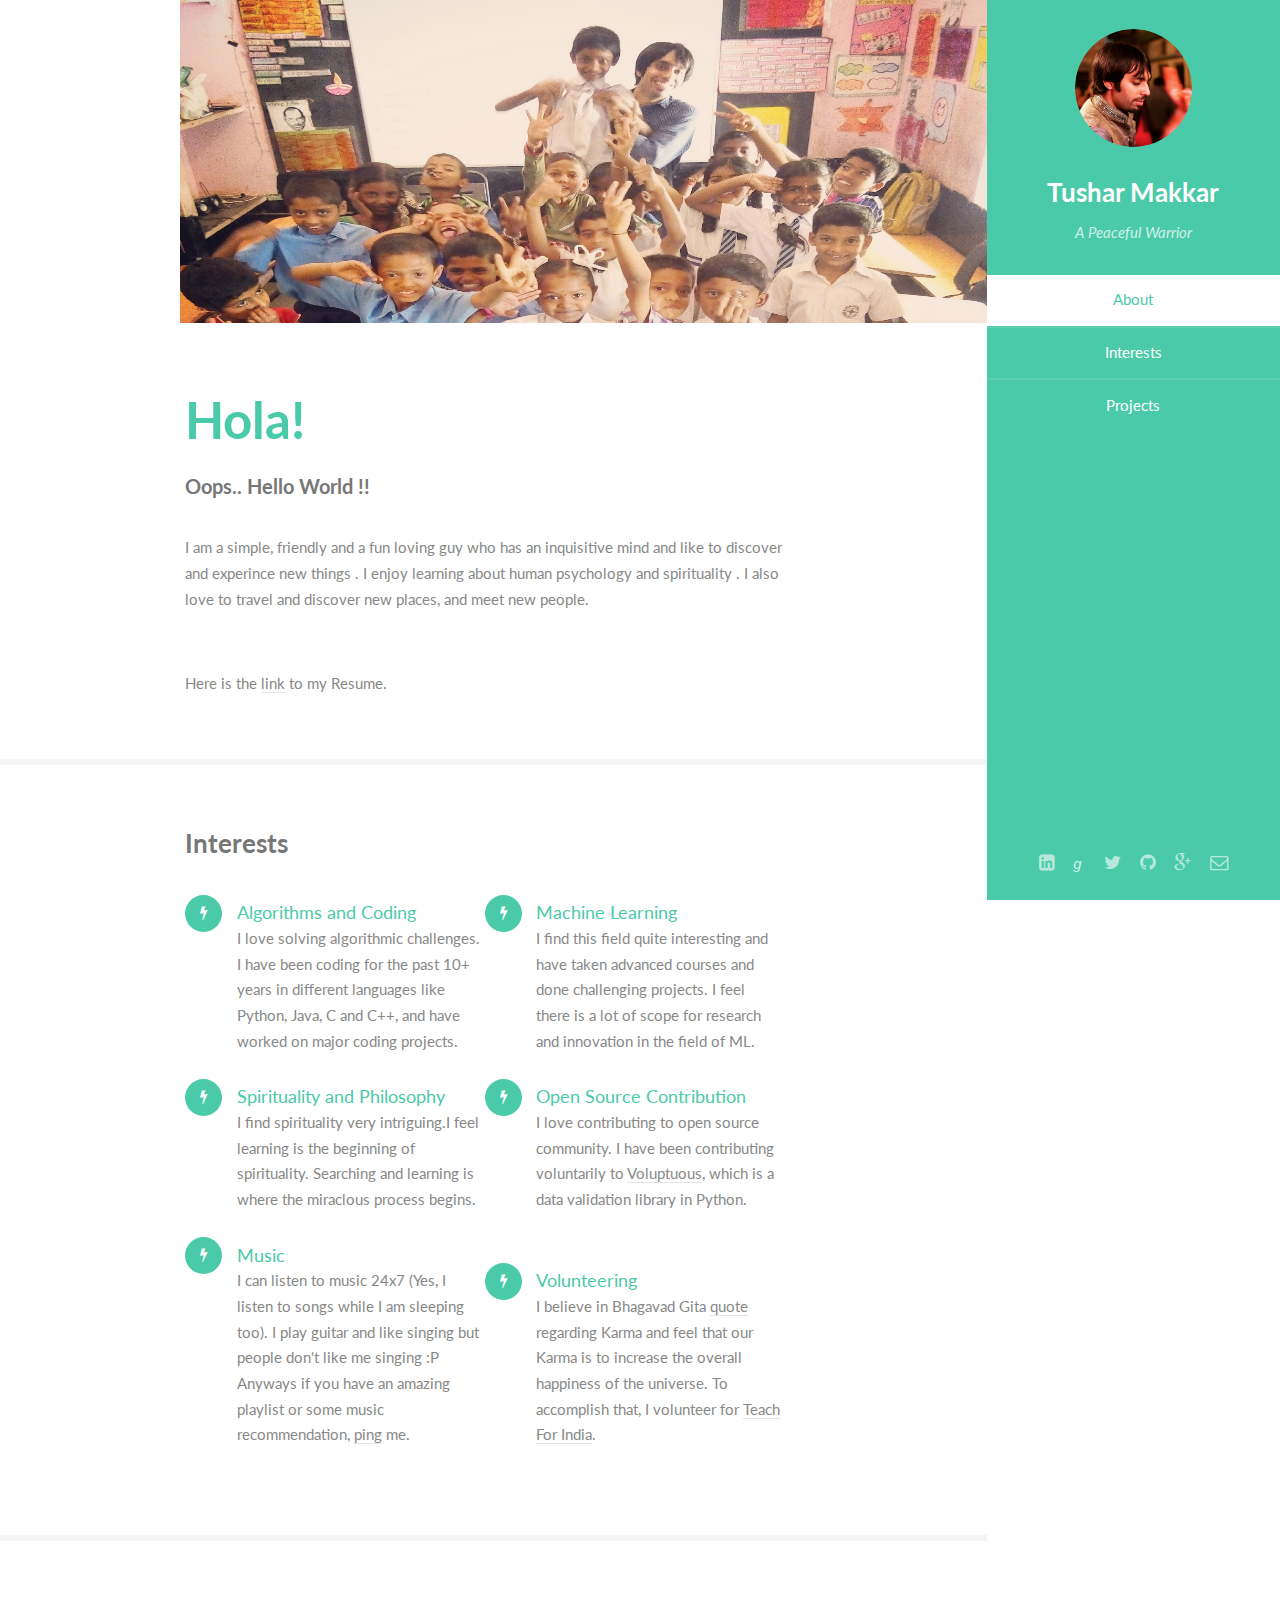
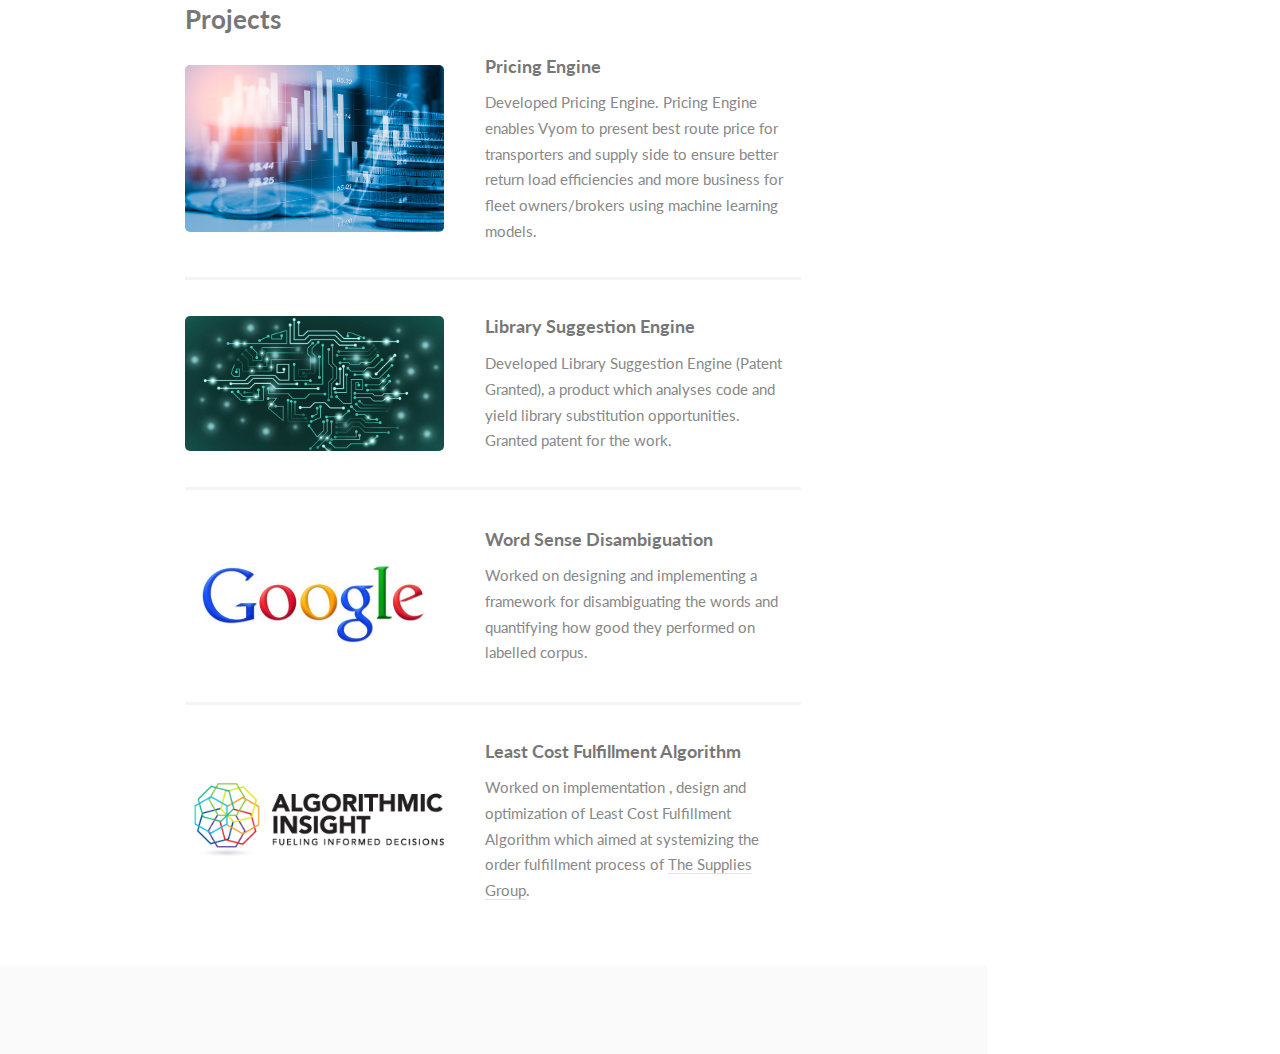
==== commit 9a602b8f: "Updated resume with eightfold.ai work" ====
--- a/index.html
+++ b/index.html
@@ -97,7 +97,7 @@
                 <ul class="feature-icons">
                     <li class="fa-bolt">
                         <div class='interest'>Algorithms and Coding</div>
-                        I love solving algorithmic challenges. I have been coding for the past 7 years in different
+                        I love solving algorithmic challenges. I have been coding for the past 10+ years in different
                         languages like Python, Java, C and C++, and have worked on major coding projects.
                     </li>
                     <li class="fa-bolt">
